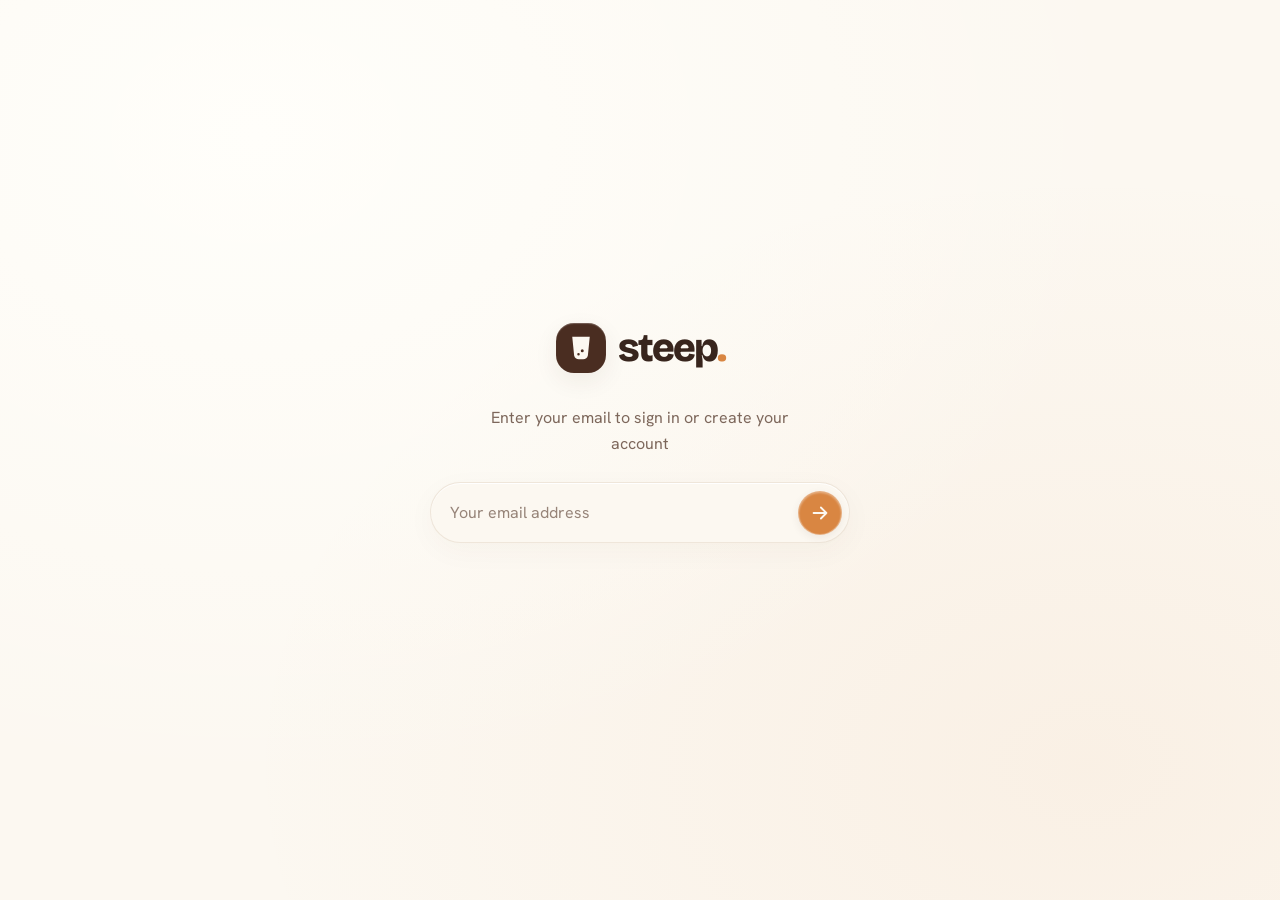
==== app/index.html @ b1ae48d2 "Add attachment button and related functionality" ====
<!doctype html>
<html lang="en">
<head>
  <meta charset="utf-8">
  <meta name="viewport" content="width=device-width, initial-scale=1">
  <title>Chat with Steep</title>
  <link rel="stylesheet" href="https://fonts.googleapis.com/css2?family=Bricolage+Grotesque:opsz,wght@12..96,600;12..96,700;12..96,800&family=Hanken+Grotesk:wght@400;500;600;700;800&display=swap"><link rel="stylesheet" href="/css/app.css"><link rel="stylesheet" href="/css/app-anim.css"><link rel="stylesheet" href="/css/sidebar.css">
  <link rel="stylesheet" href="/css/composer.css">
  <link rel="stylesheet" href="/css/voice.css">
  <link rel="stylesheet" href="/css/auth.css">
  <script type="module" src="/js/auth-view.js"></script>
  <script type="module" src="/js/app.js"></script>
  <script type="module" src="/js/voice.js"></script>
  <script type="module" src="/js/composer.js"></script>
  <link rel="stylesheet" href="/css/attach.css"></head>
<body>
  <main id="auth-view" class="auth-view" aria-label="Sign in to Steep" hidden>
    <section class="auth-card">
      <a class="auth-brand" href="/" aria-label="Steep home"><span class="brand-mark"><svg viewBox="0 0 24 24" aria-hidden="true"><path fill="currentColor" d="M5 3h14l-1.5 15a4 4 0 0 1-4 3h-3a4 4 0 0 1-4-3L5 3Zm3 8 1 6a1 1 0 1 0 2 0 1 1 0 1 0-2 0Zm5 2a1.2 1.2 0 1 0 0 2.4 1.2 1.2 0 0 0 0-2.4Z"/></svg></span><span class="brand-word">steep<span>.</span></span></a>
      <h1 id="auth-title" hidden>Check your email</h1>
      <p id="auth-intro">Enter your email to sign in or create your account</p>
      <form id="auth-email-form" novalidate>
        <label class="sr-only" for="auth-email">Email address</label>
        <div class="auth-email-pill"><input id="auth-email" type="email" autocomplete="email" inputmode="email" autocapitalize="none" spellcheck="false" placeholder="Your email address" aria-describedby="auth-error" required><button id="auth-continue" class="auth-continue" type="submit" aria-label="Continue"><svg viewBox="0 0 24 24" aria-hidden="true"><path d="M5 12h14m-6-6 6 6-6 6"/></svg></button></div>
      </form>
      <form id="auth-code-form" novalidate hidden>
        <div class="auth-digits" role="group" aria-label="Six-digit email code" aria-describedby="auth-error">
          <input class="auth-digit" aria-label="Digit 1" inputmode="numeric" autocomplete="one-time-code" pattern="[0-9]*" maxlength="6">
          <input class="auth-digit" aria-label="Digit 2" inputmode="numeric" autocomplete="off" pattern="[0-9]*" maxlength="1">
          <input class="auth-digit" aria-label="Digit 3" inputmode="numeric" autocomplete="off" pattern="[0-9]*" maxlength="1">
          <input class="auth-digit" aria-label="Digit 4" inputmode="numeric" autocomplete="off" pattern="[0-9]*" maxlength="1">
          <input class="auth-digit" aria-label="Digit 5" inputmode="numeric" autocomplete="off" pattern="[0-9]*" maxlength="1">
          <input class="auth-digit" aria-label="Digit 6" inputmode="numeric" autocomplete="off" pattern="[0-9]*" maxlength="1">
        </div>
        <button id="auth-verify" class="auth-verify" type="submit">Verify</button>
        <button id="auth-resend" class="auth-link" type="button">Resend code</button>
        <button id="auth-different" class="auth-link" type="button">Use a different email</button>
      </form>
      <p id="auth-error" role="alert" hidden></p><p id="auth-status" role="status"></p>
    </section>
  </main>
  <noscript>Please enable JavaScript to sign in to Steep.</noscript>
  <div class="shell" hidden inert>
    <button class="scrim" id="scrim" aria-label="Close conversation menu" hidden></button>
    <aside class="sidebar" id="sidebar" aria-label="Conversations">
      <div class="side-top"><a class="brand" href="/"><span class="brand-mark"><svg viewBox="0 0 24 24" aria-hidden="true"><path fill="currentColor" d="M5 3h14l-1.5 15a4 4 0 0 1-4 3h-3a4 4 0 0 1-4-3L5 3Zm3 8 1 6a1 1 0 1 0 2 0 1 1 0 1 0-2 0Zm5 2a1.2 1.2 0 1 0 0 2.4 1.2 1.2 0 0 0 0-2.4Z"/></svg></span><span class="brand-word">steep<span>.</span></span></a></div>
      <a class="side-nav" href="#conversations"><svg class="app-icon" viewBox="0 0 24 24" aria-hidden="true"><path d="M20 11a8 8 0 0 1-8 8H5l2-3a8 8 0 1 1 13-5Z"/></svg><span>Chats</span></a>
      <p class="side-label">Recents</p>
      <nav id="conversations" aria-label="Chat history"></nav>
      <div class="side-bottom"><span id="profile-avatar" class="profile-avatar" aria-label="Your profile">S</span><button id="new-chat" class="new-chat"><svg class="app-icon" viewBox="0 0 24 24" aria-hidden="true"><path d="M12 5v14M5 12h14"/></svg> <span>New chat</span></button></div>
    </aside>
    <main class="workspace">
      <header class="topbar"><button id="open-menu" class="icon mobile" aria-label="Open conversations" aria-controls="sidebar" aria-expanded="false"><svg class="app-icon" viewBox="0 0 24 24" aria-hidden="true"><path d="M4 6h16M4 12h16M4 18h16"/></svg></button><a class="top-brand" href="/">steep<span>.</span></a><span id="connection"></span></header>
      <div id="thread" class="thread" aria-live="polite">
        <div class="thread-inner" id="messages"></div>
      </div>
      <div class="composer-wrap">
        <p id="error" class="error" role="alert" hidden></p>
        <form id="composer" class="composer"><button id="attach-plus" class="attach-plus" type="button" aria-label="Add attachment" aria-controls="attach-menu" aria-expanded="false"><svg viewBox="0 0 24 24" aria-hidden="true"><path d="M12 5v14M5 12h14"/></svg></button><div id="attach-menu" class="attach-menu" role="group" aria-label="Add attachment" hidden><button type="button" data-pick="photos"><span class="attach-tile"></span>Photos</button><button type="button" data-pick="files"><span class="attach-tile"></span>Files</button><button type="button" data-pick="camera"><span class="attach-tile"></span>Camera</button></div><input id="pick-photos" type="file" accept="image/*" hidden><input id="pick-files" type="file" hidden><input id="pick-camera" type="file" accept="image/*" capture="environment" hidden><div class="attach-entry"><label class="sr-only" for="prompt">Message Steep</label><div id="attach-chip" class="attach-chip" hidden></div><textarea id="prompt" rows="1" maxlength="12000" placeholder="Ask Steep anything…"></textarea></div><button id="send" type="submit" aria-label="Send message"><svg class="app-icon" viewBox="0 0 24 24" aria-hidden="true"><path d="M12 20V4M6 10l6-6 6 6"/></svg></button></form>
      </div>
    </main>
  </div>
<template id="empty-template"><section class="empty"><span class="empty-mark"><svg viewBox="0 0 24 24" aria-hidden="true"><path fill="currentColor" d="M5 3h14l-1.5 15a4 4 0 0 1-4 3h-3a4 4 0 0 1-4-3L5 3Zm3 8 1 6a1 1 0 1 0 2 0 1 1 0 1 0-2 0Zm5 2a1.2 1.2 0 1 0 0 2.4 1.2 1.2 0 0 0 0-2.4Z"/></svg></span><h1></h1><form class="name-form"><label for="visitor-name">What should Steep call you?</label><div><input id="visitor-name" maxlength="60" autocomplete="nickname" placeholder="Your name"><button type="submit">Save</button><button class="name-skip" type="button">Skip</button></div></form><div class="examples"></div></section></template></body>
</html>
---- css/app.css ----
:root{--ink:#38251d;--muted:#7d675b;--cream:#fcf8f1;--paper:#fffefa;--amber:#d98642;--dark:#4a2d21;--line:#eadfd1;--pale:#f4e6d4}*{box-sizing:border-box}body{margin:0;background:var(--cream);color:var(--ink);font:15px/1.6 'Hanken Grotesk',sans-serif}button,textarea{font:inherit}button{cursor:pointer}a{color:inherit;text-decoration:none}.shell{display:flex;height:100vh;height:100dvh;overflow:hidden}.sidebar{width:260px;flex:none;background:var(--paper);border-right:1px solid var(--line);display:flex;flex-direction:column;padding:20px 16px}.side-top{display:flex;align-items:center;justify-content:space-between;padding:0 8px 20px}.brand,.top-brand{font:800 27px 'Bricolage Grotesque',sans-serif;letter-spacing:-1px}.brand span,.top-brand span{color:var(--amber)}.new-chat{background:var(--cream);border:1px solid var(--line);border-radius:999px;padding:12px;text-align:left;color:var(--dark);font-weight:700;box-shadow:0 7px 18px #4a2d2110}.new-chat span{margin-left:6px}.side-label{font-size:10px;letter-spacing:.14em;color:var(--muted);margin:30px 8px 12px}#conversations{overflow:auto;display:grid;gap:4px}#conversations button{border:0;border-radius:16px;background:transparent;text-align:left;color:var(--muted);padding:10px;overflow:hidden;text-overflow:ellipsis;white-space:nowrap}#conversations button.active,#conversations button:hover{background:var(--pale)}.side-foot{font-size:12px;color:var(--muted);margin:auto 8px 0}.workspace{min-width:0;flex:1;display:flex;flex-direction:column}.topbar{height:66px;flex:none;display:flex;align-items:center;gap:14px;padding:0 24px}.top-brand{font-size:21px}.topbar #connection{margin-left:auto;color:var(--muted);font-size:12px}.icon{border:0;background:transparent;color:var(--dark);font-size:22px;padding:5px}.mobile{display:none}.thread{flex:1;overflow-y:auto}.thread-inner{width:min(720px,100%);margin:auto;padding:30px 24px 20px}.empty{min-height:48vh;display:flex;flex-direction:column;justify-content:center;align-items:flex-start}.empty-mark,.avatar{display:grid;place-items:center;background:var(--dark);color:var(--cream);border-radius:16px;font:800 24px 'Bricolage Grotesque',sans-serif;width:48px;height:48px}.empty h1{font:800 clamp(32px,5vw,48px) 'Bricolage Grotesque',sans-serif;letter-spacing:-.045em;margin:22px 0 10px}.empty p{color:var(--muted);max-width:410px;margin:0}.examples{display:flex;flex-wrap:wrap;gap:8px;margin-top:25px}.examples button{background:var(--paper);border:1px solid var(--line);border-radius:999px;color:var(--dark);padding:9px 13px;font-size:13px;box-shadow:0 7px 18px #4a2d210d}.message{display:flex;gap:12px;margin:24px 0;align-items:flex-start}.message.user{justify-content:flex-end}.bubble{max-width:85%;overflow-wrap:anywhere;line-height:1.65}.user .bubble{background:#d28a50;color:white;border-radius:18px 18px 4px 18px;padding:12px 16px;white-space:pre-wrap}.assistant .bubble{background:#f2eae0;color:var(--ink);border-radius:18px 18px 18px 4px;padding:12px 16px;max-width:calc(100% - 45px)}.avatar{width:32px;height:32px;border-radius:50%;font-size:17px;flex:none}.bubble p{margin:0 0 .8em}.bubble p:last-child{margin-bottom:0}.bubble pre{overflow:auto;background:#312820;color:#fff7e9;border-radius:8px;padding:12px}.bubble code{font-family:monospace}.bubble ul,.bubble ol{padding-left:24px}.typing{color:var(--muted);font-style:italic}.composer-wrap{width:min(768px,100%);margin:0 auto;padding:8px 24px max(12px,env(safe-area-inset-bottom))}.composer{display:flex;align-items:flex-end;gap:8px;border:1px solid var(--line);border-radius:22px;background:var(--paper);padding:10px 10px 10px 16px;box-shadow:0 10px 30px #6f4a2e12}.composer:focus-within{border-color:var(--amber)}.composer textarea{flex:1;min-width:0;max-height:140px;resize:none;border:0;outline:0;background:transparent;padding:9px 0;color:var(--ink)}.composer button{border:0;background:var(--dark);color:white;border-radius:999px;width:38px;height:38px;font-size:22px}.composer button:disabled{opacity:.45}.disclaimer{text-align:center;color:var(--muted);font-size:11px;margin:8px 0 0}.error{color:#9e3f2f;font-size:13px;margin:0 0 8px}.sr-only{position:absolute;width:1px;height:1px;overflow:hidden;clip:rect(0,0,0,0)}.scrim[hidden]{display:none}@media(max-width:700px){.mobile{display:block}.sidebar{position:fixed;z-index:3;top:0;bottom:0;left:0;width:min(290px,85vw);transform:translateX(-100%);transition:transform .2s}.sidebar.open{transform:translateX(0)}.scrim{position:fixed;inset:0;z-index:2;border:0;background:#20150daa;width:100%;height:100%}.topbar{padding:0 16px}.thread-inner{padding:20px 18px}.composer-wrap{padding-left:14px;padding-right:14px}.bubble{max-width:90%}}@media(prefers-reduced-motion:reduce){.sidebar{transition:none}}
.app-icon{width:18px;height:18px;display:inline-block;vertical-align:middle;fill:none;stroke:currentColor;stroke-width:1.8;stroke-linecap:round;stroke-linejoin:round}#connection .app-icon{width:12px;height:12px}
---- css/app-anim.css ----
.message,#conversations button{animation:chat-rise .45s ease both}
.typing::after,.streaming::after{content:'';display:inline-block;width:3px;height:1em;border-radius:3px;background:var(--amber);vertical-align:-.1em;margin-left:3px;animation:cursor-blink .8s step-end infinite}
@keyframes cursor-blink{50%{opacity:.2}}
@keyframes chat-rise{from{opacity:0;transform:translateY(12px)}to{opacity:1;transform:translateY(0)}}
@media(prefers-reduced-motion:reduce){.message,#conversations button,.typing::after,.streaming::after{animation:none;transition:none}}
.empty{align-items:center;text-align:center;min-height:55vh}
.empty-mark{background:transparent;color:var(--amber);width:48px;height:48px}
.empty-mark svg{width:48px;height:48px}
.empty h1{margin:20px 0 0}
.examples{justify-content:center}
.name-form{margin-top:20px;color:var(--muted);font-size:13px}
.name-form[hidden]{display:none}
.name-form label{display:block;margin-bottom:7px}
.name-form div{display:flex;align-items:center;justify-content:center;gap:6px;flex-wrap:wrap}
.name-form input{width:170px;max-width:100%;border:1px solid var(--line);border-radius:999px;background:var(--paper);color:var(--ink);padding:8px 12px;font:16px 'Hanken Grotesk',sans-serif}
.name-form button{border:1px solid var(--line);border-radius:999px;background:var(--paper);color:var(--dark);padding:8px 12px}
.name-form .name-skip{border:0;background:transparent;color:var(--muted)}
.composer textarea{font-size:16px}
.streaming p:last-child{display:inline}
---- css/sidebar.css ----
.sidebar{width:280px;background:#f5ede3;border:0;padding:26px 20px 22px;color:var(--ink)}
.side-top{padding:0 4px 32px}.brand{display:inline-flex;align-items:center;gap:9px}.brand .brand-mark{width:30px;height:30px;border-radius:10px;background:var(--dark);display:grid;place-items:center;color:#fff1dd}.brand-mark svg{width:17px;height:17px}.brand .brand-word{color:var(--ink)}.brand .brand-word span{color:var(--amber)}
.side-nav{display:flex;align-items:center;gap:14px;border:0;border-radius:14px;background:transparent;color:var(--ink);padding:12px 10px;font-weight:700;text-align:left}.side-nav .app-icon{width:21px;height:21px}.side-nav:hover{background:var(--pale)}
.side-label{font-size:14px;letter-spacing:0;text-transform:none;color:var(--muted);margin:32px 10px 12px}
#conversations{display:flex;flex-direction:column;gap:3px;overflow:auto;min-height:0}#conversations button{width:100%;font-size:15px;padding:11px 12px;color:var(--ink);border-radius:12px}#conversations button.active,#conversations button:hover{background:#eadfd1}
.side-bottom{margin-top:auto;padding-top:18px;display:flex;align-items:center;justify-content:space-between;gap:12px}.profile-avatar{display:grid;place-items:center;flex:none;width:42px;height:42px;border:1px solid var(--line);border-radius:50%;background:var(--cream);font-weight:700;color:var(--ink);font-size:13px}.new-chat{background:var(--dark);color:var(--paper);padding:11px 16px;border:0;box-shadow:0 7px 18px #4a2d211d;white-space:nowrap}.new-chat:hover{background:#704531}.new-chat .app-icon{width:18px;height:18px}.new-chat span{margin-left:5px}
.workspace{position:relative;z-index:1;background:var(--cream);border-radius:24px 0 0 24px;box-shadow:-8px 0 24px #4a2d2112;overflow:hidden}
@media(max-width:700px){.sidebar{position:fixed;z-index:1;inset:0 auto 0 0;width:calc(100vw - 56px);transform:none;visibility:hidden;transition:visibility 0s .25s}.sidebar.open{visibility:visible;transition:visibility 0s}.sidebar.open::after{content:"";position:absolute;top:0;bottom:0;left:100%;width:56px;background:inherit;pointer-events:none}.workspace{z-index:2;border-radius:0;transition:transform .25s ease,border-radius .25s ease}.sidebar.open~.workspace{transform:translateX(calc(100vw - 56px));border-radius:56px 0 0 56px / 60px 0 0 60px;box-shadow:-8px 0 28px #4a2d2126}.scrim{position:fixed;z-index:3;top:0;bottom:0;left:calc(100vw - 56px);right:0;width:auto;height:auto;background:transparent}.side-top{padding-bottom:28px}}
@media(prefers-reduced-motion:reduce){.workspace,.sidebar{transition:none}}
#conversations button{display:flex;align-items:center;gap:12px}
#conversations button .app-icon{width:20px;height:20px;flex:none;color:var(--muted)}
#conversations button span{overflow:hidden;text-overflow:ellipsis;white-space:nowrap}
---- css/composer.css ----
/* Reference-inspired input only; surrounding layout stays unchanged. */
.composer{width:100%;max-width:448px;min-height:60px;margin-inline:auto;align-items:center;gap:12px;padding:7px 7px 7px 20px;border:1px solid #ece8e1;border-radius:999px;background:#f6f3ee;box-shadow:none;}
.composer textarea{font-size:16px;line-height:1.4;font-weight:400;padding:8px 0;}
.composer textarea::placeholder{color:#9a9590;opacity:1;}
.composer #send{display:grid;place-items:center;flex:none;width:44px;height:44px;border-radius:50%;background:var(--ink);color:var(--cream);padding:10px;}
.composer #send svg{width:23px;height:23px;fill:none;stroke:currentColor;stroke-width:2;stroke-linecap:round;}
.composer #send:focus-visible{outline:2px solid var(--amber);outline-offset:3px;}
@media(max-width:380px){.composer{gap:9px;padding-left:16px;}}
/* Icon-only crossfade: both drawings occupy the same grid cell. */
.composer #send svg{grid-area:1/1;transition:opacity .16s ease,scale .2s cubic-bezier(.34,1.56,.64,1);}
.composer #send .send-arrow{opacity:0;scale:.75;}
.composer #send.has-text .send-wave{opacity:0;scale:.75;}
.composer #send.has-text .send-arrow{opacity:1;scale:1;}
@media(prefers-reduced-motion:reduce){.composer #send svg{transition:none;}}
---- css/voice.css ----
/* Voice states are confined to the chat input pill. */
.voice-status{display:flex;align-items:center;gap:9px;flex:1;min-width:0;color:#aa6827;font-size:14px;white-space:nowrap;}
.voice-status[hidden],.voice-error[hidden]{display:none;}
.voice-dot{width:7px;height:7px;flex:none;border-radius:50%;background:#c58539;}
.voice-bars{display:flex;align-items:center;justify-content:center;gap:3px;flex:1;height:26px;overflow:hidden;}
.voice-bars i{display:block;width:2px;flex:none;height:var(--height);border-radius:2px;background:#c58539;transform-origin:center;}
.composer.voice-recording .voice-dot{animation:voice-pulse 1.3s ease-in-out infinite;}
.composer.voice-recording .voice-bars i{animation:voice-wave .8s ease-in-out infinite alternate;animation-delay:var(--delay);}
.composer.voice-active textarea,.composer.voice-active .composer-decoration{display:none;}
.composer #send .send-stop{opacity:0;scale:.75;}
.composer.voice-active #send .send-wave,.composer.voice-active #send .send-arrow{opacity:0;scale:.75;}
.composer.voice-recording #send{background:#f3e2c9;color:#ae702b;}
.composer.voice-recording #send .send-stop{opacity:1;scale:1;fill:currentColor;stroke:none;}
.composer.voice-active:not(.voice-recording) .voice-dot,.composer.voice-active:not(.voice-recording) .voice-bars{display:none;}
.voice-error{width:100%;max-width:448px;margin:0 auto 8px;color:#9e5934;font-size:13px;line-height:1.4;}
@keyframes voice-pulse{50%{opacity:.45;}}
@keyframes voice-wave{from{transform:scaleY(.45);}to{transform:scaleY(1);}}
@media(prefers-reduced-motion:reduce){
  .composer.voice-recording .voice-dot,.composer.voice-recording .voice-bars i{animation:none;}
  .composer .voice-bars{display:none;}
}
---- css/auth.css ----
/* Isolated sign-in view; never changes the chat drawer or composer. */
.shell[hidden],.auth-view[hidden],.auth-view [hidden]{display:none!important;}
.auth-view{min-height:100vh;min-height:100dvh;display:grid;place-items:center;padding:32px 22px;background:radial-gradient(ellipse at 20% 15%,#fffefa 0,transparent 60%),radial-gradient(ellipse at 85% 85%,#d9864212 0,transparent 55%),var(--cream);}
.auth-card{width:min(420px,100%);text-align:center;}
.auth-brand{display:inline-flex;align-items:center;justify-content:center;gap:12px;margin-bottom:32px;}
.auth-brand .brand-mark{display:grid;place-items:center;width:50px;height:50px;border-radius:18px;background:var(--dark);color:var(--cream);box-shadow:inset 0 1px 1px #ffffff40,0 8px 24px #4a2d2112;}
.auth-brand .brand-mark svg{width:30px;height:30px;}
.auth-brand .brand-word{font:800 40px 'Bricolage Grotesque',sans-serif;letter-spacing:-2px;color:var(--ink);}
.auth-brand .brand-word span{color:var(--amber);}
.auth-card h1{font:700 30px 'Bricolage Grotesque',sans-serif;letter-spacing:-1px;margin:0 0 12px;}
#auth-intro{color:var(--muted);font-size:16px;line-height:1.6;margin:0 auto 26px;max-width:350px;overflow-wrap:anywhere;}
.auth-email-pill{display:flex;align-items:center;gap:8px;padding:7px;background:var(--cream);border:1px solid #eadfd1b3;border-radius:999px;box-shadow:inset 0 1px 0 #fff,0 8px 30px #4a2d2109;}
.auth-view input{font:16px 'Hanken Grotesk',sans-serif;color:var(--ink);}
#auth-email{min-width:0;flex:1;background:transparent;border:0;padding:12px 12px;outline-offset:-2px;}
#auth-email::placeholder{color:var(--muted);opacity:.8;}
.auth-view button{font:inherit;}
.auth-continue{display:grid;place-items:center;flex:none;width:44px;height:44px;border:1px solid #ffffff55;border-radius:50%;background:var(--amber);color:var(--cream);box-shadow:inset 0 1px 2px #ffffff55,0 3px 8px #4a2d2114;}
.auth-continue svg{width:22px;height:22px;fill:none;stroke:currentColor;stroke-width:2;stroke-linecap:round;stroke-linejoin:round;}
.auth-digits{display:grid;grid-template-columns:repeat(6,minmax(0,1fr));gap:9px;margin:0 0 24px;}
.auth-digit{width:100%;height:62px;text-align:center;border:1.5px solid #d8c5b2;border-radius:18px;background:var(--paper);box-shadow:inset 0 1px 0 #fff,0 5px 16px #4a2d2107;font-size:25px!important;caret-color:var(--amber);}
.auth-verify{width:100%;border:1px solid #ffffff55;border-radius:999px;background:var(--amber);color:var(--cream);padding:14px 24px;font-weight:700!important;box-shadow:inset 0 1px 1px #ffffff55,0 5px 18px #4a2d2110;}
.auth-link{display:block;border:0;background:transparent;margin:18px auto 0;padding:3px 8px;color:var(--muted);font-size:14px!important;text-underline-offset:4px;}
.auth-link:hover{text-decoration:underline;}
#auth-different{font-size:13px!important;margin-top:8px;}
#auth-error{font-size:14px;color:#9e3f2f;margin:18px 0 0;}
#auth-status{font-size:13px;color:var(--muted);margin:14px 0 0;min-height:20px;}
.auth-view :is(input,button,a):focus-visible{outline:2px solid var(--amber);outline-offset:3px;}
.auth-view button:disabled{opacity:.6;cursor:wait;}
@media(max-width:380px){.auth-digits{gap:6px;}.auth-digit{height:54px;border-radius:14px;}}
/* Keep autofocus without any visible input highlight, including WebKit. */
.auth-view :is(input,button,a):focus-visible{outline:none!important;}
.auth-view input,.auth-view input:is(:focus,:focus-visible,:active){outline:none!important;box-shadow:none!important;border:0!important;-webkit-appearance:none;appearance:none;-webkit-tap-highlight-color:transparent;}
.auth-view input:-webkit-autofill,.auth-view input:-webkit-autofill:focus{outline:none!important;border:0!important;box-shadow:0 0 0 1000px var(--cream) inset!important;-webkit-text-fill-color:var(--ink);}
.auth-email-pill:focus-within{outline:none;}
.auth-view input.auth-digit,.auth-view input.auth-digit:is(:focus,:focus-visible,:active){border:1.5px solid #d8c5b2!important;background:var(--paper)!important;box-shadow:inset 0 1px 0 #fff,0 5px 16px #4a2d2107!important;}
.auth-view input.auth-digit:-webkit-autofill,.auth-view input.auth-digit:-webkit-autofill:focus{box-shadow:inset 0 1px 0 #fff,0 5px 16px #4a2d2107!important;background:var(--paper)!important;}
---- css/attach.css ----
/* Compact composer attachments; no surrounding layout changes. */
.composer{position:relative;}
.composer:focus-within{border-color:#ece8e1;}
.attach-plus{display:grid;place-items:center;flex:none;width:36px;height:40px;padding:7px;border:0;background:none;color:#736e68;cursor:pointer;}
.attach-plus svg,.attach-menu svg,.attach-file svg{width:20px;height:20px;fill:none;stroke:currentColor;stroke-width:1.7;stroke-linecap:round;stroke-linejoin:round;}
.attach-menu{position:absolute;bottom:calc(100% + 10px);left:8px;z-index:20;width:216px;padding:6px;border-radius:18px;border:1px solid rgba(255,255,255,.8);background:rgba(255,250,242,.7);backdrop-filter:blur(22px) saturate(160%);-webkit-backdrop-filter:blur(22px) saturate(160%);box-shadow:0 10px 32px #38251d20,inset 0 1px 0 #ffffffb3;transform-origin:20px bottom;animation:attach-in .16s ease-out;}
.attach-menu[hidden],.attach-chip[hidden]{display:none;}
.attach-menu button{display:flex;align-items:center;gap:10px;width:100%;height:44px;padding:5px 8px;border:0;border-radius:12px;background:none;color:var(--ink);font:inherit;font-size:14px;text-align:left;cursor:pointer;}
.attach-menu button:hover{background:#ffffff70;}
.attach-tile{display:grid;place-items:center;flex:none;width:30px;height:30px;border-radius:9px;color:#b7753d;background:#d986421c;}
.attach-entry{flex:1;min-width:0;}
.composer .attach-entry textarea{width:100%;display:block;outline:none;box-shadow:none;}
.attach-chip{display:flex;align-items:center;gap:6px;max-width:100%;padding:4px 6px;margin:3px 0 0;border:1px solid #e4dcd0;border-radius:12px;background:var(--paper);color:var(--ink);font-size:12px;}
.attach-chip img{width:32px;height:32px;object-fit:cover;border-radius:7px;}
.attach-chip .attach-file{overflow:hidden;text-overflow:ellipsis;white-space:nowrap;}
.attach-chip button{margin-left:auto;flex:none;border:0;background:none;color:#736e68;font:inherit;font-size:18px;width:28px;height:28px;cursor:pointer;}
.attach-file{display:flex;align-items:center;gap:6px;overflow-wrap:anywhere;}
.attach-preview{display:block;max-width:100%;width:180px;max-height:200px;object-fit:cover;border-radius:14px;margin:0 0 8px;}
.bubble>.attach-file{font-size:13px;margin-bottom:6px;}
@keyframes attach-in{from{opacity:0;transform:scale(.94) translateY(4px);}to{opacity:1;transform:none;}}
@media(prefers-reduced-motion:reduce){.attach-menu{animation:none;}}
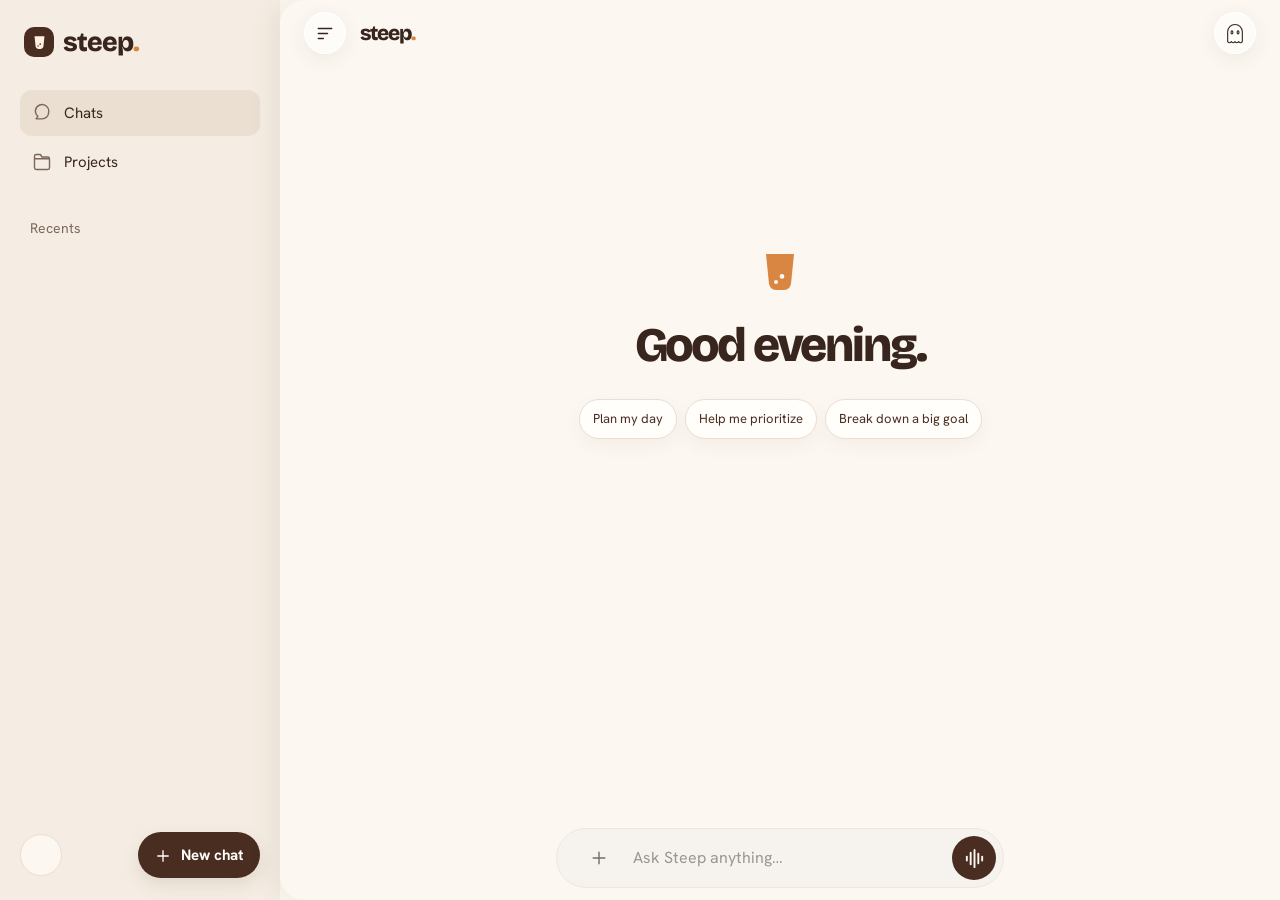
==== commit 4b82002a: "Load app-only theme input and notice overrides before paint" ====
--- a/app/index.html
+++ b/app/index.html
@@ -1,7 +1,7 @@
 <!doctype html>
 <html lang="en">
 <head>
-  <meta charset="utf-8">
+  <meta charset="utf-8"><script>try{const t=localStorage.getItem('steep-theme-v1');document.documentElement.dataset.theme=['light','dark','system'].includes(t)?t:'system'}catch{document.documentElement.dataset.theme='system'}</script>
   <meta name="viewport" content="width=device-width, initial-scale=1">
   <title>Chat with Steep</title>
   <link rel="stylesheet" href="https://fonts.googleapis.com/css2?family=Bricolage+Grotesque:opsz,wght@12..96,600;12..96,700;12..96,800&family=Hanken+Grotesk:wght@400;500;600;700;800&display=swap"><link rel="stylesheet" href="/css/app.css"><link rel="stylesheet" href="/css/app-anim.css"><link rel="stylesheet" href="/css/sidebar.css">
@@ -9,10 +9,11 @@
   <link rel="stylesheet" href="/css/voice.css">
   <link rel="stylesheet" href="/css/auth.css">
   <script type="module" src="/js/auth-view.js"></script>
+    <link rel="stylesheet" href="/css/image.css">
   <script type="module" src="/js/app.js"></script>
   <script type="module" src="/js/voice.js"></script>
   <script type="module" src="/js/composer.js"></script>
-  <link rel="stylesheet" href="/css/attach.css"></head>
+  <link rel="stylesheet" href="/css/attach.css"><link rel="stylesheet" href="/css/projects.css"><link rel="stylesheet" href="/css/app-ui.css"><link rel="stylesheet" href="/css/dark.css"><script type="module" src="/js/theme.js"></script><script type="module" src="/js/notices.js"></script></head>
 <body>
   <main id="auth-view" class="auth-view" aria-label="Sign in to Steep" hidden>
     <section class="auth-card">
@@ -56,7 +57,7 @@
       </div>
       <div class="composer-wrap">
         <p id="error" class="error" role="alert" hidden></p>
-        <form id="composer" class="composer"><button id="attach-plus" class="attach-plus" type="button" aria-label="Add attachment" aria-controls="attach-menu" aria-expanded="false"><svg viewBox="0 0 24 24" aria-hidden="true"><path d="M12 5v14M5 12h14"/></svg></button><div id="attach-menu" class="attach-menu" role="group" aria-label="Add attachment" hidden><button type="button" data-pick="photos"><span class="attach-tile"></span>Photos</button><button type="button" data-pick="files"><span class="attach-tile"></span>Files</button><button type="button" data-pick="camera"><span class="attach-tile"></span>Camera</button></div><input id="pick-photos" type="file" accept="image/*" hidden><input id="pick-files" type="file" hidden><input id="pick-camera" type="file" accept="image/*" capture="environment" hidden><div class="attach-entry"><label class="sr-only" for="prompt">Message Steep</label><div id="attach-chip" class="attach-chip" hidden></div><textarea id="prompt" rows="1" maxlength="12000" placeholder="Ask Steep anything…"></textarea></div><button id="send" type="submit" aria-label="Send message"><svg class="app-icon" viewBox="0 0 24 24" aria-hidden="true"><path d="M12 20V4M6 10l6-6 6 6"/></svg></button></form>
+        <form id="composer" class="composer"><button id="attach-plus" class="attach-plus" type="button" aria-label="Add attachment"><svg viewBox="0 0 24 24" aria-hidden="true"><path d="M12 5v14M5 12h14"/></svg></button><input id="pick-file" type="file" hidden><div class="attach-entry"><label class="sr-only" for="prompt">Message Steep</label><div id="attach-chip" class="attach-chip" hidden></div><textarea id="prompt" rows="1" maxlength="12000" placeholder="Ask Steep anything…"></textarea></div><button id="send" type="submit" aria-label="Send message"><svg class="app-icon" viewBox="0 0 24 24" aria-hidden="true"><path d="M12 20V4M6 10l6-6 6 6"/></svg></button></form>
       </div>
     </main>
   </div>
--- a/css/image.css
+++ b/css/image.css
@@ -0,0 +1,15 @@
+.sg-card{position:relative;isolation:isolate;overflow:hidden;border:1px solid rgba(0,0,0,.06);border-radius:16px;width:min(360px,100%);aspect-ratio:1;background:#f4f4f4;margin:12px 0;}
+.sg-dots{position:absolute;inset:0;background:radial-gradient(circle,#d1d1d1 1.8px,transparent 2px) 0 0/12px 12px;transition:opacity .48s ease-out;}
+.sg-dots:after{content:'';position:absolute;inset:0;background:radial-gradient(circle,rgba(255,255,255,.9) 2px,transparent 2.3px) 0 0/12px 12px;-webkit-mask-image:linear-gradient(110deg,transparent 30%,#000 48%,transparent 65%);mask-image:linear-gradient(110deg,transparent 30%,#000 48%,transparent 65%);-webkit-mask-size:300% 100%;mask-size:300% 100%;animation:sg-wave 2s ease-in-out infinite;}
+.sg-dots:before{content:'';position:absolute;inset:0;background:radial-gradient(circle,#adadad 2px,transparent 2.3px) 0 0/12px 12px;animation:sg-breathe 2s ease-in-out infinite;}
+.sg-status{position:absolute;z-index:2;top:50%;left:50%;transform:translate(-50%,-50%);border-radius:999px;background:#ffffff;color:#666666;padding:7px 12px;font-size:12px;white-space:nowrap;}
+.sg-card img{position:absolute;inset:0;width:100%;height:100%;object-fit:cover;opacity:0;transform:scale(.98);transition:opacity .48s ease-out,transform .48s ease-out;}
+.sg-ready img{opacity:1;transform:scale(1);}
+.sg-ready .sg-dots{opacity:0;}
+.sg-ready .sg-dots:after,.sg-ready .sg-dots:before,.sg-error .sg-dots:after,.sg-error .sg-dots:before{animation:none;}
+.sg-error{cursor:pointer;}
+.sg-error .sg-status{white-space:normal;width:85%;text-align:center;}
+.sg-error:focus-visible{outline:2px solid #666666;outline-offset:2px;}
+@keyframes sg-wave{from{-webkit-mask-position:100% 0;mask-position:100% 0;}to{-webkit-mask-position:0% 0;mask-position:0% 0;}}
+@keyframes sg-breathe{50%{opacity:.2;}}
+@media(prefers-reduced-motion:reduce){.sg-dots:after,.sg-dots:before{animation:none;}.sg-card img,.sg-dots{transition:none;}}
--- a/css/attach.css
+++ b/css/attach.css
@@ -1,13 +1,10 @@
 /* Compact composer attachments; no surrounding layout changes. */
 .composer{position:relative;}
 .composer:focus-within{border-color:#ece8e1;}
-.attach-plus{display:grid;place-items:center;flex:none;width:36px;height:40px;padding:7px;border:0;background:none;color:#736e68;cursor:pointer;}
-.attach-plus svg,.attach-menu svg,.attach-file svg{width:20px;height:20px;fill:none;stroke:currentColor;stroke-width:1.7;stroke-linecap:round;stroke-linejoin:round;}
-.attach-menu{position:absolute;bottom:calc(100% + 10px);left:8px;z-index:20;width:216px;padding:6px;border-radius:18px;border:1px solid rgba(255,255,255,.8);background:rgba(255,250,242,.7);backdrop-filter:blur(22px) saturate(160%);-webkit-backdrop-filter:blur(22px) saturate(160%);box-shadow:0 10px 32px #38251d20,inset 0 1px 0 #ffffffb3;transform-origin:20px bottom;animation:attach-in .16s ease-out;}
-.attach-menu[hidden],.attach-chip[hidden]{display:none;}
-.attach-menu button{display:flex;align-items:center;gap:10px;width:100%;height:44px;padding:5px 8px;border:0;border-radius:12px;background:none;color:var(--ink);font:inherit;font-size:14px;text-align:left;cursor:pointer;}
-.attach-menu button:hover{background:#ffffff70;}
-.attach-tile{display:grid;place-items:center;flex:none;width:30px;height:30px;border-radius:9px;color:#b7753d;background:#d986421c;}
+.composer .attach-plus{display:grid;place-items:center;flex:none;width:44px;height:44px;padding:10px;border:0;background:none;color:#736e68;cursor:pointer;}
+.composer.voice-active .attach-entry,.composer.voice-active .attach-plus{display:none;}
+.attach-plus svg,.attach-file svg{width:20px;height:20px;fill:none;stroke:currentColor;stroke-width:1.7;stroke-linecap:round;stroke-linejoin:round;}
+.attach-chip[hidden]{display:none;}
 .attach-entry{flex:1;min-width:0;}
 .composer .attach-entry textarea{width:100%;display:block;outline:none;box-shadow:none;}
 .attach-chip{display:flex;align-items:center;gap:6px;max-width:100%;padding:4px 6px;margin:3px 0 0;border:1px solid #e4dcd0;border-radius:12px;background:var(--paper);color:var(--ink);font-size:12px;}
@@ -17,5 +14,3 @@
 .attach-file{display:flex;align-items:center;gap:6px;overflow-wrap:anywhere;}
 .attach-preview{display:block;max-width:100%;width:180px;max-height:200px;object-fit:cover;border-radius:14px;margin:0 0 8px;}
 .bubble>.attach-file{font-size:13px;margin-bottom:6px;}
-@keyframes attach-in{from{opacity:0;transform:scale(.94) translateY(4px);}to{opacity:1;transform:none;}}
-@media(prefers-reduced-motion:reduce){.attach-menu{animation:none;}}
--- a/css/projects.css
+++ b/css/projects.css
@@ -0,0 +1,26 @@
+.project-icon{width:20px;height:20px;flex:none;color:var(--muted)}
+.project-selectors{display:flex;flex-direction:column;gap:3px}
+.project-selectors button{display:flex;align-items:center;gap:12px;width:100%;font:inherit;font-size:15px;padding:11px 12px;color:var(--ink);border:0;border-radius:12px;background:transparent;text-align:left}
+.project-selectors button.active,.project-selectors button:hover{background:#eadfd1}
+.project-selectors button span,#conversations .project-icon+span{overflow:hidden;text-overflow:ellipsis;white-space:nowrap}
+.project-view{padding-top:8px}.project-view header{display:flex;align-items:center;justify-content:space-between;gap:16px;margin-bottom:22px}
+.project-view h1{font:700 26px 'Bricolage Grotesque',sans-serif;letter-spacing:-.04em;margin:0;overflow-wrap:anywhere}
+.project-view button{display:flex;align-items:center;gap:14px;width:100%;border:0;background:transparent;text-align:left;padding:14px 12px;border-radius:12px;color:var(--ink)}
+.project-view button:hover{background:var(--pale)}.project-view button span{min-width:0;overflow:hidden;text-overflow:ellipsis;white-space:nowrap}
+.project-view header button{width:44px;height:44px;flex:none;justify-content:center;padding:10px}.project-view .project-new-chat{color:var(--muted);margin-top:12px}
+#project-chip{display:flex;align-items:center;justify-content:center;gap:6px;max-width:90%;margin:0 auto 6px;padding:2px 8px;border:0;background:transparent;color:var(--muted);font:inherit;font-size:12px}
+#project-chip[hidden]{display:none}#project-chip .project-icon{width:14px;height:14px}#project-chip span{overflow:hidden;text-overflow:ellipsis;white-space:nowrap}
+.project-overlay{position:fixed;inset:0;z-index:100;background:#38251d00;display:flex;align-items:flex-end;justify-content:center;transition:background .28s ease}
+.project-overlay.open{background:#38251d38}.project-sheet{width:min(640px,100%);max-height:90vh;max-height:90dvh;background:var(--cream);border-radius:56px 56px 0 0 / 60px 60px 0 0;box-shadow:0 -8px 28px #4a2d2126;transform:translateY(105%);transition:transform .28s cubic-bezier(.22,.8,.25,1);display:flex;flex-direction:column;padding:0 26px max(22px,env(safe-area-inset-bottom));color:var(--ink)}
+.project-overlay.open .project-sheet{transform:translateY(0)}
+.project-sheet button{font:inherit;border:0;background:transparent;color:var(--ink);padding:10px 12px;border-radius:12px;min-height:44px}
+.project-sheet button:hover{background:var(--pale)}.project-sheet button:disabled{opacity:.5;cursor:default}
+.project-sheet .project-handle{touch-action:none;user-select:none;-webkit-user-select:none;cursor:grab;min-height:36px;padding:15px 0 10px;width:100%;display:flex;justify-content:center;flex:none}
+.project-handle span{display:block;width:38px;height:4px;border-radius:4px;background:#c7b8aa}.project-sheet .project-handle:hover{background:transparent}
+.project-sheet header{display:flex;align-items:center;justify-content:space-between;gap:12px;flex:none}.project-sheet h2{font:700 23px 'Bricolage Grotesque',sans-serif;margin:6px 0 16px}.project-sheet h3{font-size:15px;margin:25px 0 8px}
+.project-sheet-content{overflow:auto;overscroll-behavior:contain;-webkit-overflow-scrolling:touch;padding-bottom:8px}
+.project-sheet label{display:block;font-size:14px;margin:12px 0}.project-sheet input:not([type=file]),.project-sheet textarea{display:block;width:100%;font:inherit;color:var(--ink);background:var(--paper);border:1px solid var(--line);border-radius:14px;padding:12px;margin-top:8px;resize:vertical;outline:0;box-shadow:none}
+.project-sheet input:focus,.project-sheet textarea:focus{outline:0;box-shadow:none;border-color:var(--line)}
+.project-file{display:flex;align-items:center;gap:12px;padding:10px 0;border-bottom:1px solid var(--line)}.project-file>div{flex:1;min-width:0}.project-file span{display:block;overflow-wrap:anywhere}.project-file small,.project-hint{display:block;font-size:12px;color:var(--muted)}.project-hint:empty{display:none}
+.project-sheet .project-danger{color:#9e3f2f;margin-top:16px}.project-sheet .project-primary{background:var(--dark);color:var(--paper);border-radius:999px;padding:10px 18px}
+@media(prefers-reduced-motion:reduce){.project-overlay,.project-sheet{transition:none}}
--- a/css/app-ui.css
+++ b/css/app-ui.css
@@ -0,0 +1,17 @@
+/* App-only overrides. Landing never loads this stylesheet. */
+:where(input:not([type=checkbox]):not([type=radio]),textarea,select){font-size:16px!important}
+*:focus,*:focus-visible{outline:none!important;box-shadow:none!important}
+:is(input,textarea,select):focus{border-color:var(--line)!important}
+.composer:focus-within{border-color:var(--line)!important}
+.composer.request-active #send .send-wave,.composer.request-active #send .send-arrow{opacity:0;scale:.75}
+.composer.request-active #send .send-stop{opacity:1;scale:1;fill:currentColor;stroke:none}
+.row-pin{width:13px;height:13px;flex:none;margin-left:auto;fill:none;stroke:currentColor;stroke-width:1.7}
+#conversations button:has(.row-pin),.project-row:has(.row-pin){display:flex;align-items:center;gap:8px}
+.notice-fading{opacity:0;transition:opacity .2s ease}
+.research-sources{margin-top:12px;font-size:12px;color:var(--muted)}
+.research-sources a{display:block;text-decoration:underline;overflow-wrap:anywhere}
+.share-sheet{border:1px solid var(--line);border-radius:22px;background:var(--paper);color:var(--ink);padding:24px;max-width:min(440px,92vw)}
+.share-sheet::backdrop{background:#20150d66;backdrop-filter:blur(6px)}
+.share-sheet input{width:100%;background:var(--cream);color:var(--ink);border:1px solid var(--line);border-radius:12px;padding:12px;margin:12px 0}
+.share-sheet button{font:inherit;color:var(--ink);background:var(--cream);border:1px solid var(--line);border-radius:999px;padding:8px 16px;margin:4px}
+@media(prefers-reduced-motion:reduce){.notice-fading{transition:none}}
--- a/css/dark.css
+++ b/css/dark.css
@@ -0,0 +1,8 @@
+/* Warm app palette only; landing does not load this file. */
+:root[data-theme="dark"]{color-scheme:dark;--ink:#f5eadb;--muted:#c4ad98;--cream:#211913;--paper:#2b2019;--amber:#d98642;--dark:#eed8bd;--line:#544033;--pale:#443024;--assistant:#34271f;--control:#70492e;--glass:#30241dcc}
+@media(prefers-color-scheme:dark){:root[data-theme="system"]{color-scheme:dark;--ink:#f5eadb;--muted:#c4ad98;--cream:#211913;--paper:#2b2019;--amber:#d98642;--dark:#eed8bd;--line:#544033;--pale:#443024;--assistant:#34271f;--control:#70492e;--glass:#30241dcc}}
+:root[data-theme="light"]{color-scheme:light}
+.assistant .bubble{background:var(--assistant,#f2eae0)}
+.composer #send{background:var(--control,var(--dark))}
+:root[data-theme="dark"] .error,:root[data-theme="dark"] .voice-error{color:#f0ad91}
+@media(prefers-color-scheme:dark){:root[data-theme="system"] .error,:root[data-theme="system"] .voice-error{color:#f0ad91}}
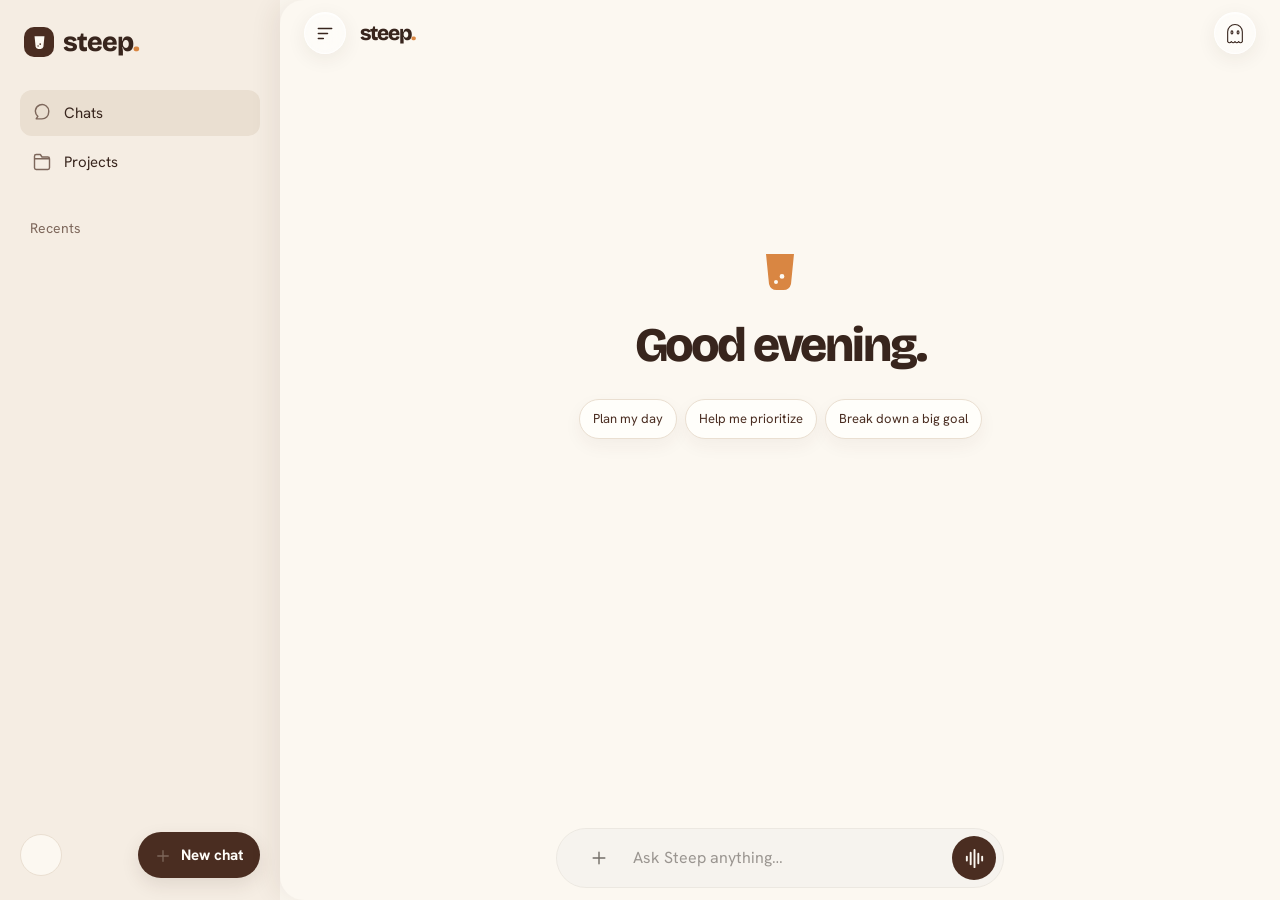
==== commit a2b8b1c6: "Load preview card assets in chat app Added stylesheet and script links for page styling and function" ====
--- a/app/index.html
+++ b/app/index.html
@@ -1,6 +1,8 @@
 <!doctype html>
 <html lang="en">
 <head>
+  <link rel="stylesheet" href="/css/page.css">
+  <script type="module" src="/js/page-view.js"></script>
   <meta charset="utf-8"><script>try{const t=localStorage.getItem('steep-theme-v1');document.documentElement.dataset.theme=['light','dark','system'].includes(t)?t:'system'}catch{document.documentElement.dataset.theme='system'}</script>
   <meta name="viewport" content="width=device-width, initial-scale=1">
   <title>Chat with Steep</title>
@@ -57,7 +59,7 @@
       </div>
       <div class="composer-wrap">
         <p id="error" class="error" role="alert" hidden></p>
-        <form id="composer" class="composer"><button id="attach-plus" class="attach-plus" type="button" aria-label="Add attachment"><svg viewBox="0 0 24 24" aria-hidden="true"><path d="M12 5v14M5 12h14"/></svg></button><input id="pick-file" type="file" hidden><div class="attach-entry"><label class="sr-only" for="prompt">Message Steep</label><div id="attach-chip" class="attach-chip" hidden></div><textarea id="prompt" rows="1" maxlength="12000" placeholder="Ask Steep anything…"></textarea></div><button id="send" type="submit" aria-label="Send message"><svg class="app-icon" viewBox="0 0 24 24" aria-hidden="true"><path d="M12 20V4M6 10l6-6 6 6"/></svg></button></form>
+        <form id="composer" class="composer"><button id="attach-plus" class="attach-plus" type="button" aria-label="Add attachment"><svg class="app-icon" viewBox="0 0 24 24" aria-hidden="true"><path d="M12 5v14M5 12h14"/></svg></button><input id="pick-file" type="file" hidden><div class="attach-entry"><label class="sr-only" for="prompt">Message Steep</label><div id="attach-chip" class="attach-chip" hidden></div><textarea id="prompt" rows="1" maxlength="12000" placeholder="Ask Steep anything…"></textarea></div><button id="send" type="submit" aria-label="Send message"><svg class="app-icon" viewBox="0 0 24 24" aria-hidden="true"><path d="M12 20V4M6 10l6-6 6 6"/></svg></button></form>
       </div>
     </main>
   </div>
--- a/css/page.css
+++ b/css/page.css
@@ -0,0 +1,13 @@
+/* Preview cards only: no document, drawer or sidebar overrides. */
+.page-card{box-sizing:border-box;display:grid;gap:.65rem;width:min(100%,26rem);min-width:0;margin:1rem 0;padding:1.15rem;border:1px solid #ded0c2;border-radius:18px;background:#fcf8f1;color:#38251d;box-shadow:0 4px 20px #38251d08}
+.page-card:empty{display:none}
+.page-card .page-label{font:700 .68rem/1.4 system-ui,sans-serif;text-transform:uppercase;letter-spacing:.12em;color:#795747}
+.page-card h3{margin:0;font:700 1.15rem/1.3 system-ui,sans-serif;overflow-wrap:anywhere}
+.page-card .page-link{font-size:.8rem;line-height:1.5;color:#78503a;text-decoration:underline;text-underline-offset:3px;overflow-wrap:anywhere}
+.page-card .page-note{margin:0;font-size:.76rem;line-height:1.5;color:#725d50}
+.page-card .page-open{justify-self:start;display:inline-flex;align-items:center;justify-content:center;box-sizing:border-box;min-height:44px;min-width:80px;padding:.65rem 1.1rem;border:1px solid #38251d;border-radius:999px;background:#38251d;color:#fcf8f1;font:600 .85rem/1.2 system-ui,sans-serif;text-decoration:none;cursor:pointer;transition:background .15s,transform .15s}
+.page-card .page-open:hover{background:#614131}
+.page-card .page-open:active{transform:scale(.97)}
+.page-card .page-open:disabled{opacity:.6;cursor:wait}
+.page-card a:focus-visible,.page-card button:focus-visible{outline:3px solid #b67c4a;outline-offset:4px}
+@media(prefers-reduced-motion:reduce){.page-card .page-open{transition:none}}
--- a/css/app.css
+++ b/css/app.css
@@ -1,2 +1,2 @@
-:root{--ink:#38251d;--muted:#7d675b;--cream:#fcf8f1;--paper:#fffefa;--amber:#d98642;--dark:#4a2d21;--line:#eadfd1;--pale:#f4e6d4}*{box-sizing:border-box}body{margin:0;background:var(--cream);color:var(--ink);font:15px/1.6 'Hanken Grotesk',sans-serif}button,textarea{font:inherit}button{cursor:pointer}a{color:inherit;text-decoration:none}.shell{display:flex;height:100vh;height:100dvh;overflow:hidden}.sidebar{width:260px;flex:none;background:var(--paper);border-right:1px solid var(--line);display:flex;flex-direction:column;padding:20px 16px}.side-top{display:flex;align-items:center;justify-content:space-between;padding:0 8px 20px}.brand,.top-brand{font:800 27px 'Bricolage Grotesque',sans-serif;letter-spacing:-1px}.brand span,.top-brand span{color:var(--amber)}.new-chat{background:var(--cream);border:1px solid var(--line);border-radius:999px;padding:12px;text-align:left;color:var(--dark);font-weight:700;box-shadow:0 7px 18px #4a2d2110}.new-chat span{margin-left:6px}.side-label{font-size:10px;letter-spacing:.14em;color:var(--muted);margin:30px 8px 12px}#conversations{overflow:auto;display:grid;gap:4px}#conversations button{border:0;border-radius:16px;background:transparent;text-align:left;color:var(--muted);padding:10px;overflow:hidden;text-overflow:ellipsis;white-space:nowrap}#conversations button.active,#conversations button:hover{background:var(--pale)}.side-foot{font-size:12px;color:var(--muted);margin:auto 8px 0}.workspace{min-width:0;flex:1;display:flex;flex-direction:column}.topbar{height:66px;flex:none;display:flex;align-items:center;gap:14px;padding:0 24px}.top-brand{font-size:21px}.topbar #connection{margin-left:auto;color:var(--muted);font-size:12px}.icon{border:0;background:transparent;color:var(--dark);font-size:22px;padding:5px}.mobile{display:none}.thread{flex:1;overflow-y:auto}.thread-inner{width:min(720px,100%);margin:auto;padding:30px 24px 20px}.empty{min-height:48vh;display:flex;flex-direction:column;justify-content:center;align-items:flex-start}.empty-mark,.avatar{display:grid;place-items:center;background:var(--dark);color:var(--cream);border-radius:16px;font:800 24px 'Bricolage Grotesque',sans-serif;width:48px;height:48px}.empty h1{font:800 clamp(32px,5vw,48px) 'Bricolage Grotesque',sans-serif;letter-spacing:-.045em;margin:22px 0 10px}.empty p{color:var(--muted);max-width:410px;margin:0}.examples{display:flex;flex-wrap:wrap;gap:8px;margin-top:25px}.examples button{background:var(--paper);border:1px solid var(--line);border-radius:999px;color:var(--dark);padding:9px 13px;font-size:13px;box-shadow:0 7px 18px #4a2d210d}.message{display:flex;gap:12px;margin:24px 0;align-items:flex-start}.message.user{justify-content:flex-end}.bubble{max-width:85%;overflow-wrap:anywhere;line-height:1.65}.user .bubble{background:#d28a50;color:white;border-radius:18px 18px 4px 18px;padding:12px 16px;white-space:pre-wrap}.assistant .bubble{background:#f2eae0;color:var(--ink);border-radius:18px 18px 18px 4px;padding:12px 16px;max-width:calc(100% - 45px)}.avatar{width:32px;height:32px;border-radius:50%;font-size:17px;flex:none}.bubble p{margin:0 0 .8em}.bubble p:last-child{margin-bottom:0}.bubble pre{overflow:auto;background:#312820;color:#fff7e9;border-radius:8px;padding:12px}.bubble code{font-family:monospace}.bubble ul,.bubble ol{padding-left:24px}.typing{color:var(--muted);font-style:italic}.composer-wrap{width:min(768px,100%);margin:0 auto;padding:8px 24px max(12px,env(safe-area-inset-bottom))}.composer{display:flex;align-items:flex-end;gap:8px;border:1px solid var(--line);border-radius:22px;background:var(--paper);padding:10px 10px 10px 16px;box-shadow:0 10px 30px #6f4a2e12}.composer:focus-within{border-color:var(--amber)}.composer textarea{flex:1;min-width:0;max-height:140px;resize:none;border:0;outline:0;background:transparent;padding:9px 0;color:var(--ink)}.composer button{border:0;background:var(--dark);color:white;border-radius:999px;width:38px;height:38px;font-size:22px}.composer button:disabled{opacity:.45}.disclaimer{text-align:center;color:var(--muted);font-size:11px;margin:8px 0 0}.error{color:#9e3f2f;font-size:13px;margin:0 0 8px}.sr-only{position:absolute;width:1px;height:1px;overflow:hidden;clip:rect(0,0,0,0)}.scrim[hidden]{display:none}@media(max-width:700px){.mobile{display:block}.sidebar{position:fixed;z-index:3;top:0;bottom:0;left:0;width:min(290px,85vw);transform:translateX(-100%);transition:transform .2s}.sidebar.open{transform:translateX(0)}.scrim{position:fixed;inset:0;z-index:2;border:0;background:#20150daa;width:100%;height:100%}.topbar{padding:0 16px}.thread-inner{padding:20px 18px}.composer-wrap{padding-left:14px;padding-right:14px}.bubble{max-width:90%}}@media(prefers-reduced-motion:reduce){.sidebar{transition:none}}
+:root{--ink:#38251d;--muted:#7d675b;--cream:#fcf8f1;--paper:#fffefa;--amber:#d98642;--dark:#4a2d21;--line:#eadfd1;--pale:#f4e6d4}*{box-sizing:border-box}body{margin:0;background:var(--cream);color:var(--ink);font:15px/1.6 'Hanken Grotesk',sans-serif}button,textarea{font:inherit}button{cursor:pointer}a{color:inherit;text-decoration:none}.shell{display:flex;height:100vh;height:100dvh;overflow:hidden}.sidebar{width:260px;flex:none;background:var(--paper);border-right:1px solid var(--line);display:flex;flex-direction:column;padding:20px 16px}.side-top{display:flex;align-items:center;justify-content:space-between;padding:0 8px 20px}.brand,.top-brand{font:800 27px 'Bricolage Grotesque',sans-serif;letter-spacing:-1px}.brand span,.top-brand span{color:var(--amber)}.new-chat{background:var(--cream);border:1px solid var(--line);border-radius:999px;padding:12px;text-align:left;color:var(--dark);font-weight:700;box-shadow:0 7px 18px #4a2d2110}.new-chat span{margin-left:6px}.side-label{font-size:10px;letter-spacing:.14em;color:var(--muted);margin:30px 8px 12px}#conversations{overflow:auto;display:grid;gap:4px}#conversations button{border:0;border-radius:16px;background:transparent;text-align:left;color:var(--muted);padding:10px;overflow:hidden;text-overflow:ellipsis;white-space:nowrap}#conversations button.active,#conversations button:hover{background:var(--pale)}.side-foot{font-size:12px;color:var(--muted);margin:auto 8px 0}.workspace{min-width:0;flex:1;display:flex;flex-direction:column}.topbar{height:66px;flex:none;display:flex;align-items:center;gap:14px;padding:0 24px}.top-brand{font-size:21px}.topbar #connection{margin-left:auto;color:var(--muted);font-size:12px}.icon{border:0;background:transparent;color:var(--dark);font-size:22px;padding:5px}.mobile{display:none}.thread{flex:1;overflow-y:auto}.thread-inner{width:min(720px,100%);margin:auto;padding:30px 24px 20px}.empty{min-height:48vh;display:flex;flex-direction:column;justify-content:center;align-items:flex-start}.empty-mark,.avatar{display:grid;place-items:center;background:var(--dark);color:var(--cream);border-radius:16px;font:800 24px 'Bricolage Grotesque',sans-serif;width:48px;height:48px}.empty h1{font:800 clamp(32px,5vw,48px) 'Bricolage Grotesque',sans-serif;letter-spacing:-.045em;margin:22px 0 10px}.empty p{color:var(--muted);max-width:410px;margin:0}.examples{display:flex;flex-wrap:wrap;gap:8px;margin-top:25px}.examples button{background:var(--paper);border:1px solid var(--line);border-radius:999px;color:var(--dark);padding:9px 13px;font-size:13px;box-shadow:0 7px 18px #4a2d210d}.message{display:flex;gap:12px;margin:24px 0;align-items:flex-start}.message.user{justify-content:flex-end}.bubble{max-width:85%;overflow-wrap:anywhere;line-height:1.65}.user .bubble{background:#d28a50;color:white;border-radius:18px 18px 4px 18px;padding:12px 16px;white-space:pre-wrap}.assistant .bubble{background:#f2eae0;color:var(--ink);border-radius:18px 18px 18px 4px;padding:12px 16px;max-width:calc(100% - 45px)}.avatar{width:32px;height:32px;border-radius:50%;font-size:17px;flex:none}.bubble p{margin:0 0 .8em}.bubble p:last-child{margin-bottom:0}.bubble pre{overflow:auto;background:#312820;color:#fff7e9;border-radius:8px;padding:12px}.bubble code{font-family:monospace}.bubble ul,.bubble ol{padding-left:24px}.typing{color:var(--muted);font-style:italic}.composer-wrap{width:min(768px,100%);margin:0 auto;padding:8px 24px max(12px,env(safe-area-inset-bottom))}.composer{display:flex;align-items:flex-end;gap:8px;border:1px solid var(--line);border-radius:22px;background:var(--paper);padding:10px 10px 10px 16px;box-shadow:0 10px 30px #6f4a2e12}.composer textarea{flex:1;min-width:0;max-height:140px;resize:none;border:0;outline:0;background:transparent;padding:9px 0;color:var(--ink)}.composer button{border:0;background:var(--dark);color:white;border-radius:999px;width:38px;height:38px;font-size:22px}.composer button:disabled{opacity:.45}.disclaimer{text-align:center;color:var(--muted);font-size:11px;margin:8px 0 0}.error{color:#9e3f2f;font-size:13px;margin:0 0 8px}.sr-only{position:absolute;width:1px;height:1px;overflow:hidden;clip:rect(0,0,0,0)}.scrim[hidden]{display:none}@media(max-width:700px){.mobile{display:block}.sidebar{position:fixed;z-index:3;top:0;bottom:0;left:0;width:min(290px,85vw);transform:translateX(-100%);transition:transform .2s}.sidebar.open{transform:translateX(0)}.scrim{position:fixed;inset:0;z-index:2;border:0;background:#20150daa;width:100%;height:100%}.topbar{padding:0 16px}.thread-inner{padding:20px 18px}.composer-wrap{padding-left:14px;padding-right:14px}.bubble{max-width:90%}}@media(prefers-reduced-motion:reduce){.sidebar{transition:none}}
 .app-icon{width:18px;height:18px;display:inline-block;vertical-align:middle;fill:none;stroke:currentColor;stroke-width:1.8;stroke-linecap:round;stroke-linejoin:round}#connection .app-icon{width:12px;height:12px}
--- a/css/sidebar.css
+++ b/css/sidebar.css
@@ -10,3 +10,12 @@
 #conversations button{display:flex;align-items:center;gap:12px}
 #conversations button .app-icon{width:20px;height:20px;flex:none;color:var(--muted)}
 #conversations button span{overflow:hidden;text-overflow:ellipsis;white-space:nowrap}
+
+/* Keep iOS long-press selection and callouts out of the sidebar only. */
+.sidebar,.sidebar *{-webkit-user-select:none;user-select:none;-webkit-touch-callout:none}
+/* Inline rename affects only the replaced recent-chat row. */
+#conversations .sidebar-rename{display:flex;flex-direction:column;gap:8px;flex:none;margin:3px 0;padding:10px;border:1px solid var(--line);border-radius:14px;background:color-mix(in srgb,var(--paper) 78%,transparent);color:var(--ink);-webkit-backdrop-filter:blur(24px);backdrop-filter:blur(24px)}
+#conversations .sidebar-rename input{box-sizing:border-box;width:100%;min-width:0;padding:10px;border:1px solid var(--line);border-radius:10px;background:var(--cream);color:var(--ink);font:16px 'Hanken Grotesk',sans-serif;-webkit-user-select:text;user-select:text;outline:none;box-shadow:none}
+#conversations .sidebar-rename input:focus,#conversations .sidebar-rename input:focus-visible{outline:none;box-shadow:none;border-color:var(--line)}
+.sidebar #conversations .sidebar-rename button{display:block;width:100%;margin:0;border:0;border-radius:10px;background:var(--ink);color:var(--cream);font:16px 'Hanken Grotesk',sans-serif;text-align:center;padding:10px 12px}
+.sidebar #conversations .sidebar-rename button:hover{background:var(--dark)}
--- a/css/image.css
+++ b/css/image.css
@@ -9,7 +9,7 @@
 .sg-ready .sg-dots:after,.sg-ready .sg-dots:before,.sg-error .sg-dots:after,.sg-error .sg-dots:before{animation:none;}
 .sg-error{cursor:pointer;}
 .sg-error .sg-status{white-space:normal;width:85%;text-align:center;}
-.sg-error:focus-visible{outline:2px solid #666666;outline-offset:2px;}
+.sg-card:not(.sg-ready){max-width:55%;}.sg-error:focus-visible{outline:none;}
 @keyframes sg-wave{from{-webkit-mask-position:100% 0;mask-position:100% 0;}to{-webkit-mask-position:0% 0;mask-position:0% 0;}}
 @keyframes sg-breathe{50%{opacity:.2;}}
 @media(prefers-reduced-motion:reduce){.sg-dots:after,.sg-dots:before{animation:none;}.sg-card img,.sg-dots{transition:none;}}
--- a/css/attach.css
+++ b/css/attach.css
@@ -1,6 +1,5 @@
 /* Compact composer attachments; no surrounding layout changes. */
 .composer{position:relative;}
-.composer:focus-within{border-color:#ece8e1;}
 .composer .attach-plus{display:grid;place-items:center;flex:none;width:44px;height:44px;padding:10px;border:0;background:none;color:#736e68;cursor:pointer;}
 .composer.voice-active .attach-entry,.composer.voice-active .attach-plus{display:none;}
 .attach-plus svg,.attach-file svg{width:20px;height:20px;fill:none;stroke:currentColor;stroke-width:1.7;stroke-linecap:round;stroke-linejoin:round;}
@@ -11,6 +10,16 @@
 .attach-chip img{width:32px;height:32px;object-fit:cover;border-radius:7px;}
 .attach-chip .attach-file{overflow:hidden;text-overflow:ellipsis;white-space:nowrap;}
 .attach-chip button{margin-left:auto;flex:none;border:0;background:none;color:#736e68;font:inherit;font-size:18px;width:28px;height:28px;cursor:pointer;}
-.attach-file{display:flex;align-items:center;gap:6px;overflow-wrap:anywhere;}
-.attach-preview{display:block;max-width:100%;width:180px;max-height:200px;object-fit:cover;border-radius:14px;margin:0 0 8px;}
+.attach-file{display:flex;align-items:center;gap:6px;overflow-wrap:anywhere;cursor:pointer;}
+.attach-preview{display:block;max-width:100%;width:180px;max-height:200px;object-fit:cover;border-radius:14px;margin:0 0 8px;cursor:zoom-in;}
 .bubble>.attach-file{font-size:13px;margin-bottom:6px;}
+/* View-only originals and received images. No drawer or page geometry changes. */
+.original-view{box-sizing:border-box;width:min(92vw,540px);max-height:90dvh;padding:24px;border:1px solid var(--line,#d9cfc0);border-radius:24px;background:var(--paper,#fffaf0);color:var(--ink,#352b22);box-shadow:0 18px 70px #0005;font-family:inherit;font-size:16px;line-height:1.5;overflow:auto;}
+.original-view::backdrop{background:#100b08aa;backdrop-filter:blur(14px);-webkit-backdrop-filter:blur(14px);}
+.original-view a{display:block;color:var(--accent,#ac743c);padding:12px 0;overflow-wrap:anywhere;}
+.original-close{position:relative;z-index:2;float:right;border:1px solid #bd9c6966;border-radius:99px;padding:10px 18px;background:#ad884c22;color:inherit;font:inherit;font-size:16px;cursor:pointer;}
+.original-image{width:100vw;height:100dvh;max-width:none;max-height:none;margin:0;padding:16px;border:0;border-radius:0;background:#17120ff5;color:#f5e9d8;overflow:hidden;}
+.original-image .original-close{position:absolute;right:16px;top:16px;background:#392a21de;}
+.original-stage{position:absolute;inset:64px 0 0;display:flex;align-items:center;justify-content:center;touch-action:none;overflow:hidden;}
+.original-stage img{display:block;max-width:100%;max-height:100%;object-fit:contain;user-select:none;transform-origin:center;}
+.original-view :focus{outline:none!important;box-shadow:none!important;}
--- a/css/app-ui.css
+++ b/css/app-ui.css
@@ -1,8 +1,8 @@
 /* App-only overrides. Landing never loads this stylesheet. */
 :where(input:not([type=checkbox]):not([type=radio]),textarea,select){font-size:16px!important}
 *:focus,*:focus-visible{outline:none!important;box-shadow:none!important}
-:is(input,textarea,select):focus{border-color:var(--line)!important}
-.composer:focus-within{border-color:var(--line)!important}
+:is(input,textarea,select),:is(input,textarea,select):focus{border-color:var(--line)!important}
+.composer,.composer:focus-within{border-color:var(--composer-line,#ece8e1)!important}
 .composer.request-active #send .send-wave,.composer.request-active #send .send-arrow{opacity:0;scale:.75}
 .composer.request-active #send .send-stop{opacity:1;scale:1;fill:currentColor;stroke:none}
 .row-pin{width:13px;height:13px;flex:none;margin-left:auto;fill:none;stroke:currentColor;stroke-width:1.7}
--- a/css/dark.css
+++ b/css/dark.css
@@ -1,8 +1,51 @@
-/* Warm app palette only; landing does not load this file. */
-:root[data-theme="dark"]{color-scheme:dark;--ink:#f5eadb;--muted:#c4ad98;--cream:#211913;--paper:#2b2019;--amber:#d98642;--dark:#eed8bd;--line:#544033;--pale:#443024;--assistant:#34271f;--control:#70492e;--glass:#30241dcc}
-@media(prefers-color-scheme:dark){:root[data-theme="system"]{color-scheme:dark;--ink:#f5eadb;--muted:#c4ad98;--cream:#211913;--paper:#2b2019;--amber:#d98642;--dark:#eed8bd;--line:#544033;--pale:#443024;--assistant:#34271f;--control:#70492e;--glass:#30241dcc}}
+/* Warm app palette only; landing does not load this file. Main panel shades intentionally unchanged. */
+:root[data-theme="dark"]{color-scheme:dark;--ink:#f5eadb;--muted:#c4ad98;--cream:#211913;--paper:#2b2019;--amber:#d98642;--dark:#eed8bd;--line:#544033;--pale:#443024;--assistant:#34271f;--control:#70492e;--glass:#30241dcc;--side-surface:#211913;--side-active:#443024;--composer-surface:#30241dcc;--composer-line:#85604480;--composer-text:#f4d5ad;--composer-hint:#d2ae87}
+@media(prefers-color-scheme:dark){:root[data-theme="system"]{color-scheme:dark;--ink:#f5eadb;--muted:#c4ad98;--cream:#211913;--paper:#2b2019;--amber:#d98642;--dark:#eed8bd;--line:#544033;--pale:#443024;--assistant:#34271f;--control:#70492e;--glass:#30241dcc;--side-surface:#211913;--side-active:#443024;--composer-surface:#30241dcc;--composer-line:#85604480;--composer-text:#f4d5ad;--composer-hint:#d2ae87}}
 :root[data-theme="light"]{color-scheme:light}
 .assistant .bubble{background:var(--assistant,#f2eae0)}
 .composer #send{background:var(--control,var(--dark))}
+.sidebar{background:var(--side-surface,#f5ede3);color:var(--ink)}
+.sidebar .brand-word,.sidebar .side-nav,.sidebar .project-selectors button,.sidebar #conversations button{color:var(--ink)}
+.sidebar .side-label,.sidebar .project-icon,.sidebar .app-icon{color:var(--muted)}
+.sidebar #conversations button.active,.sidebar #conversations button:hover,.sidebar .project-selectors button.active,.sidebar .project-selectors button:hover{background:var(--side-active,#eadfd1)}
+.composer,.composer:focus-within{background:var(--composer-surface,#f6f3ee);border-color:var(--composer-line,#ece8e1);backdrop-filter:blur(22px) saturate(135%);-webkit-backdrop-filter:blur(22px) saturate(135%);border-radius:30px;align-items:center;min-width:0}
+.composer textarea{color:var(--composer-text,var(--ink));background:transparent;min-height:38px}
+.composer textarea::placeholder{color:var(--composer-hint,#9a9590);opacity:1}
+.composer .attach-plus,.composer .attach-chip button{color:var(--composer-hint,#736e68)}
 :root[data-theme="dark"] .error,:root[data-theme="dark"] .voice-error{color:#f0ad91}
 @media(prefers-color-scheme:dark){:root[data-theme="system"] .error,:root[data-theme="system"] .voice-error{color:#f0ad91}}
+/* Contrast pairs: preserve the main page shades; replace hard-coded light panels. */
+:root[data-theme="dark"]{--auth-surface:radial-gradient(ellipse at 20% 15%,#36261b 0,transparent 60%),var(--cream);--sent-surface:#443024;--sent-ink:#f5eadb;--panel-glass:#30241de8;--panel-edge:#85604480;--button-surface:#70492e;--button-ink:#f5eadb;--danger-ink:#f0ad91;--minor-ink:#c4ad98;--field-shadow:none;--on-amber:#24180f}
+@media(prefers-color-scheme:dark){:root[data-theme="system"]{--auth-surface:radial-gradient(ellipse at 20% 15%,#36261b 0,transparent 60%),var(--cream);--sent-surface:#443024;--sent-ink:#f5eadb;--panel-glass:#30241de8;--panel-edge:#85604480;--button-surface:#70492e;--button-ink:#f5eadb;--danger-ink:#f0ad91;--minor-ink:#c4ad98;--field-shadow:none;--on-amber:#24180f}}
+:root[data-theme] .message.user>.bubble{background:var(--sent-surface,#eceae6);color:var(--sent-ink,var(--ink))}
+:root[data-theme] .auth-view{background:var(--auth-surface,radial-gradient(ellipse at 20% 15%,#fffefa 0,transparent 60%),radial-gradient(ellipse at 85% 85%,#d9864212 0,transparent 55%),var(--cream))}
+:root[data-theme] .auth-email-pill{background:var(--paper);border-color:var(--panel-edge,#eadfd1b3);box-shadow:var(--field-shadow,inset 0 1px 0 #fff,0 8px 30px #4a2d2109)}
+:root[data-theme] .auth-view input.auth-digit,:root[data-theme] .auth-view input.auth-digit:is(:focus,:focus-visible,:active){border-color:var(--panel-edge,#d8c5b2)!important;box-shadow:var(--field-shadow,inset 0 1px 0 #fff,0 5px 16px #4a2d2107)!important;color:var(--ink)}
+:root[data-theme] .auth-continue,:root[data-theme] .auth-verify{color:var(--on-amber,var(--cream));border-color:var(--panel-edge,#ffffff55);box-shadow:var(--field-shadow,inset 0 1px 1px #ffffff55,0 5px 18px #4a2d2110)}
+:root[data-theme] .brand .brand-mark,:root[data-theme] .auth-brand .brand-mark{background:var(--button-surface,var(--dark));color:var(--button-ink,var(--cream))}
+:root[data-theme] .new-chat,:root[data-theme] .project-sheet .project-primary{background:var(--button-surface,var(--dark));color:var(--button-ink,var(--paper))}
+:root[data-theme] .new-chat:hover{background:var(--button-surface,#704531);color:var(--button-ink,var(--paper))}
+:root[data-theme] .composer #send{color:var(--button-ink,var(--cream))}
+:root[data-theme] .composer.voice-recording #send{background:var(--button-surface,#f3e2c9);color:var(--button-ink,#ae702b)}
+:root[data-theme] .topbar .chat-actions{background:var(--panel-glass,rgba(255,255,255,.55));border-color:var(--panel-edge,rgba(255,255,255,.8));box-shadow:var(--field-shadow,0 5px 20px rgba(56,37,29,.07),inset 0 1px 0 rgba(255,255,255,.6))}
+:root[data-theme] .topbar.ghost-mode .chat-actions{background:#1c1512;border-color:#1c1512}
+:root[data-theme] .topbar.ghost-mode #ghost-chat{color:#f5eadb}
+:root[data-theme] .chat-options{background:var(--panel-glass,rgba(250,247,240,.96));border-color:var(--panel-edge,rgba(255,255,255,.8));color:var(--ink)}
+:root[data-theme] .attach-chip{border-color:var(--panel-edge,#e4dcd0)}
+:root[data-theme] .response-actions button{color:var(--minor-ink,#8a7b70)}
+:root[data-theme] #auth-error,:root[data-theme] .project-sheet .project-danger,:root[data-theme] #confirm-clear{color:var(--danger-ink,#9e3f2f)}
+:root[data-theme] .context-menu .context-danger{color:var(--danger-ink,#b33e32)}
+:root[data-theme] .chat-options .delete-chat{color:var(--danger-ink,#b5473b)}
+:root[data-theme] .original-view a{color:var(--composer-text,#ac743c)}
+:root[data-theme="dark"] .topbar #open-menu{background:var(--panel-glass,rgba(255,255,255,.55))}
+:root[data-theme="dark"] .topbar #open-menu{width:42px;height:42px;border-radius:50%;background:var(--panel-glass,rgba(255,255,255,.55));border:1px solid var(--composer-line,#ece8e1);box-shadow:var(--field-shadow,0 5px 20px rgba(56,37,29,.07));-webkit-backdrop-filter:blur(16px) saturate(1.15);backdrop-filter:blur(16px) saturate(1.15);color:#f5eadb}
+:root[data-theme="dark"] .topbar .chat-actions.has-messages{background:var(--panel-glass,rgba(255,255,255,.55));border:1px solid var(--composer-line,#ece8e1);box-shadow:var(--field-shadow,0 5px 20px rgba(56,37,29,.07));-webkit-backdrop-filter:blur(16px) saturate(1.15);backdrop-filter:blur(16px) saturate(1.15)}
+:root[data-theme="dark"] .topbar .chat-pill{gap:0}
+:root[data-theme="dark"] .topbar .chat-pill>button{color:#f5eadb}
+@media(prefers-color-scheme:dark){
+:root[data-theme="system"] .topbar #open-menu{background:var(--panel-glass,rgba(255,255,255,.55))}
+:root[data-theme="system"] .topbar #open-menu{width:42px;height:42px;border-radius:50%;background:var(--panel-glass,rgba(255,255,255,.55));border:1px solid var(--composer-line,#ece8e1);box-shadow:var(--field-shadow,0 5px 20px rgba(56,37,29,.07));-webkit-backdrop-filter:blur(16px) saturate(1.15);backdrop-filter:blur(16px) saturate(1.15);color:#f5eadb}
+:root[data-theme="system"] .topbar .chat-actions.has-messages{background:var(--panel-glass,rgba(255,255,255,.55));border:1px solid var(--composer-line,#ece8e1);box-shadow:var(--field-shadow,0 5px 20px rgba(56,37,29,.07));-webkit-backdrop-filter:blur(16px) saturate(1.15);backdrop-filter:blur(16px) saturate(1.15)}
+:root[data-theme="system"] .topbar .chat-pill{gap:0}
+:root[data-theme="system"] .topbar .chat-pill>button{color:#f5eadb}
+}
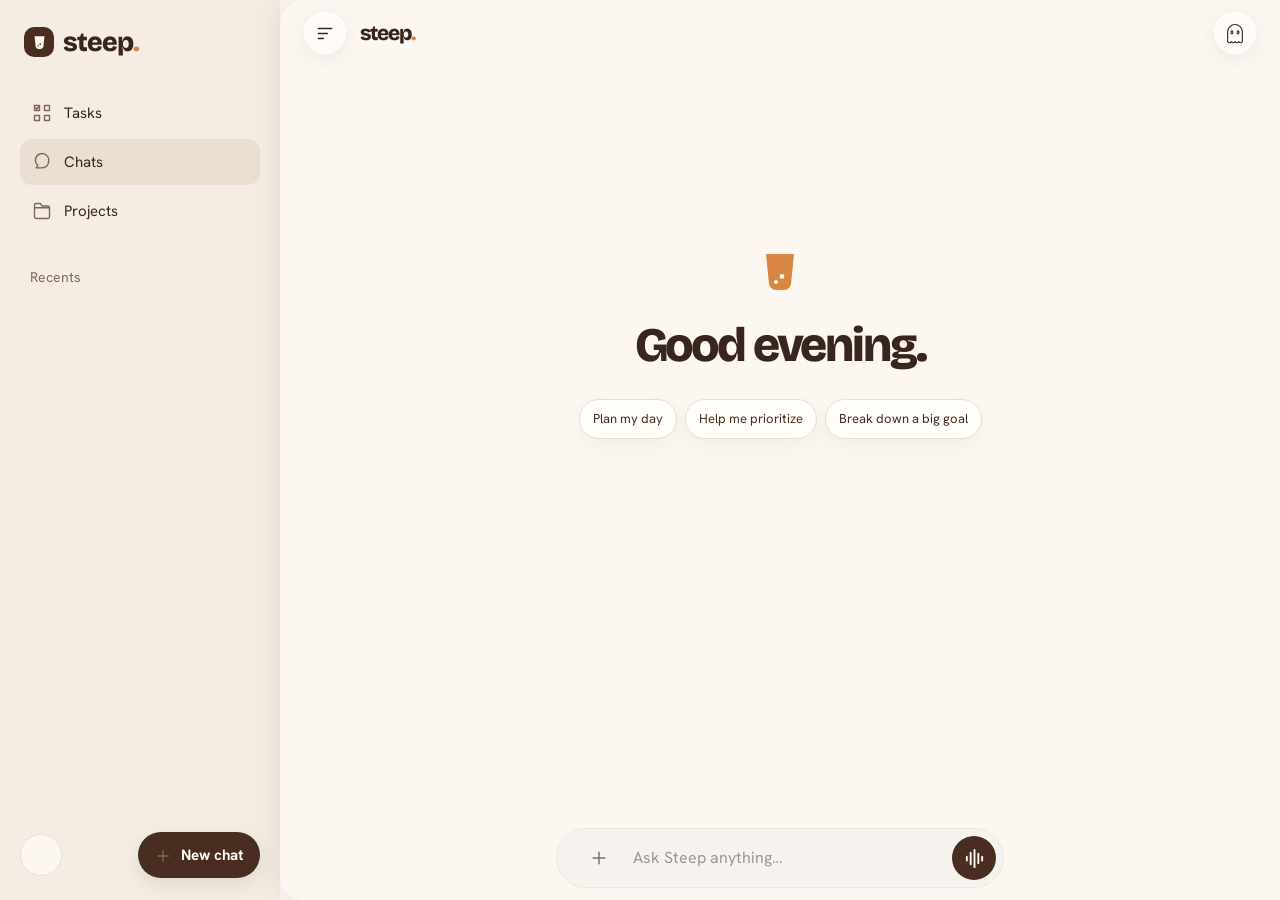
==== commit 4c4c2b36: "Build Steep task card system" ====
--- a/app/index.html
+++ b/app/index.html
@@ -15,7 +15,7 @@
   <script type="module" src="/js/app.js"></script>
   <script type="module" src="/js/voice.js"></script>
   <script type="module" src="/js/composer.js"></script>
-  <link rel="stylesheet" href="/css/attach.css"><link rel="stylesheet" href="/css/projects.css"><link rel="stylesheet" href="/css/app-ui.css"><link rel="stylesheet" href="/css/dark.css"><script type="module" src="/js/theme.js"></script><script type="module" src="/js/notices.js"></script></head>
+  <link rel="stylesheet" href="/css/attach.css"><link rel="stylesheet" href="/css/projects.css"><link rel="stylesheet" href="/css/app-ui.css"><link rel="stylesheet" href="/css/dark.css"><script type="module" src="/js/theme.js"></script><script type="module" src="/js/notices.js"></script><link rel="stylesheet" href="/css/cards.css"></head>
 <body>
   <main id="auth-view" class="auth-view" aria-label="Sign in to Steep" hidden>
     <section class="auth-card">
@@ -59,7 +59,7 @@
       </div>
       <div class="composer-wrap">
         <p id="error" class="error" role="alert" hidden></p>
-        <form id="composer" class="composer"><button id="attach-plus" class="attach-plus" type="button" aria-label="Add attachment"><svg class="app-icon" viewBox="0 0 24 24" aria-hidden="true"><path d="M12 5v14M5 12h14"/></svg></button><input id="pick-file" type="file" hidden><div class="attach-entry"><label class="sr-only" for="prompt">Message Steep</label><div id="attach-chip" class="attach-chip" hidden></div><textarea id="prompt" rows="1" maxlength="12000" placeholder="Ask Steep anything…"></textarea></div><button id="send" type="submit" aria-label="Send message"><svg class="app-icon" viewBox="0 0 24 24" aria-hidden="true"><path d="M12 20V4M6 10l6-6 6 6"/></svg></button></form>
+        <form id="composer" class="composer"><button id="attach-plus" class="attach-plus" type="button" aria-label="Add attachment"><svg viewBox="0 0 24 24" aria-hidden="true"><path d="M12 5v14M5 12h14"/></svg></button><input id="pick-file" type="file" hidden><div class="attach-entry"><label class="sr-only" for="prompt">Message Steep</label><div id="attach-chip" class="attach-chip" hidden></div><textarea id="prompt" rows="1" maxlength="12000" placeholder="Ask Steep anything…"></textarea></div><button id="send" type="submit" aria-label="Send message"><svg class="app-icon" viewBox="0 0 24 24" aria-hidden="true"><path d="M12 20V4M6 10l6-6 6 6"/></svg></button></form>
       </div>
     </main>
   </div>
--- a/css/page.css
+++ b/css/page.css
@@ -1,13 +1,13 @@
 /* Preview cards only: no document, drawer or sidebar overrides. */
-.page-card{box-sizing:border-box;display:grid;gap:.65rem;width:min(100%,26rem);min-width:0;margin:1rem 0;padding:1.15rem;border:1px solid #ded0c2;border-radius:18px;background:#fcf8f1;color:#38251d;box-shadow:0 4px 20px #38251d08}
+.page-card{display:grid;box-sizing:border-box;gap:.65rem;width:min(100%,26rem);min-width:0;margin:1rem 0;padding:1.15rem;border:1px solid var(--panel-edge,var(--line));border-radius:18px;background:var(--glass,var(--cream));color:var(--ink);box-shadow:0 4px 20px color-mix(in srgb,var(--ink) 3%,transparent);font-size:16px;line-height:1.5;overflow-wrap:anywhere;-webkit-backdrop-filter:blur(22px);backdrop-filter:blur(22px)}
 .page-card:empty{display:none}
-.page-card .page-label{font:700 .68rem/1.4 system-ui,sans-serif;text-transform:uppercase;letter-spacing:.12em;color:#795747}
+.page-card .page-label{font:700 16px/1.4 system-ui,sans-serif;text-transform:uppercase;letter-spacing:.04em;color:var(--muted)}
 .page-card h3{margin:0;font:700 1.15rem/1.3 system-ui,sans-serif;overflow-wrap:anywhere}
-.page-card .page-link{font-size:.8rem;line-height:1.5;color:#78503a;text-decoration:underline;text-underline-offset:3px;overflow-wrap:anywhere}
-.page-card .page-note{margin:0;font-size:.76rem;line-height:1.5;color:#725d50}
-.page-card .page-open{justify-self:start;display:inline-flex;align-items:center;justify-content:center;box-sizing:border-box;min-height:44px;min-width:80px;padding:.65rem 1.1rem;border:1px solid #38251d;border-radius:999px;background:#38251d;color:#fcf8f1;font:600 .85rem/1.2 system-ui,sans-serif;text-decoration:none;cursor:pointer;transition:background .15s,transform .15s}
-.page-card .page-open:hover{background:#614131}
+.page-card .page-link{font-size:16px;line-height:1.5;color:var(--ink);text-decoration:underline;text-underline-offset:3px;overflow-wrap:anywhere}
+.page-card .page-note{margin:0;font-size:16px;line-height:1.5;color:var(--muted)}
+.page-card .page-open{justify-self:start;display:inline-flex;align-items:center;justify-content:center;min-width:80px;box-sizing:border-box;min-height:44px;padding:.65rem 1.1rem;border:1px solid var(--panel-edge,var(--ink));border-radius:999px;background:var(--button-surface,var(--ink));color:var(--button-ink,var(--cream));font:600 16px/1.2 system-ui,sans-serif;text-decoration:none;cursor:pointer;outline:none;box-shadow:none;transition:background .15s,transform .15s}
+.page-card .page-open:hover{background:var(--control,var(--dark));color:var(--button-ink,var(--cream))}
 .page-card .page-open:active{transform:scale(.97)}
 .page-card .page-open:disabled{opacity:.6;cursor:wait}
-.page-card a:focus-visible,.page-card button:focus-visible{outline:3px solid #b67c4a;outline-offset:4px}
+.page-card a:focus,.page-card button:focus,.page-card a:focus-visible,.page-card button:focus-visible{outline:none;box-shadow:none}
 @media(prefers-reduced-motion:reduce){.page-card .page-open{transition:none}}
--- a/css/sidebar.css
+++ b/css/sidebar.css
@@ -19,3 +19,10 @@
 #conversations .sidebar-rename input:focus,#conversations .sidebar-rename input:focus-visible{outline:none;box-shadow:none;border-color:var(--line)}
 .sidebar #conversations .sidebar-rename button{display:block;width:100%;margin:0;border:0;border-radius:10px;background:var(--ink);color:var(--cream);font:16px 'Hanken Grotesk',sans-serif;text-align:center;padding:10px 12px}
 .sidebar #conversations .sidebar-rename button:hover{background:var(--dark)}
+
+/* Recents and Projects reuse #conversations on their respective tabs. Only this
+   middle region scrolls; its flex children must never shrink to fit long lists. */
+.sidebar{min-height:0;overflow:hidden}
+.sidebar>.side-top,.sidebar>.side-nav,.sidebar>.project-selectors,.sidebar>.side-label,.sidebar>.side-bottom{flex-shrink:0}
+.sidebar>#conversations{flex:1 1 0;min-height:0;overflow-x:hidden;overflow-y:auto;overscroll-behavior-y:contain;-webkit-overflow-scrolling:touch}
+.sidebar>#conversations>*{flex-shrink:0}
--- a/css/cards.css
+++ b/css/cards.css
@@ -0,0 +1,20 @@
+/* Task presentation only. Header, drawer, navigation and banners are protected. */
+.steep-card,.task-row{--card-bg:#fffefa;--card-text:#38251d;--card-sub:#7d675b;--card-edge:#eadfd1;--card-soft:#f4e6d4}
+:root[data-theme=dark] :is(.steep-card,.task-row){--card-bg:#31251f;--card-text:#fcf8f1;--card-sub:#c8b09b;--card-edge:#584234;--card-soft:#423024}
+@media(prefers-color-scheme:dark){:root[data-theme=system] :is(.steep-card,.task-row){--card-bg:#31251f;--card-text:#fcf8f1;--card-sub:#c8b09b;--card-edge:#584234;--card-soft:#423024}}
+.assistant .bubble.has-task-card{background:transparent;padding:0;min-width:0;width:100%;font-size:16px;font-style:normal}
+.steep-card{box-sizing:border-box;width:100%;min-width:0;margin:0 0 12px;padding:20px;border:1px solid var(--card-edge);border-radius:19px;background:var(--card-bg);color:var(--card-text);box-shadow:0 13px 35px #130c0712;font-size:16px;line-height:1.55;overflow-wrap:anywhere}
+.steep-card-top{display:flex;align-items:center;justify-content:space-between;gap:9px;margin-bottom:13px;flex-wrap:wrap}
+.steep-card-kind{font-size:10px;letter-spacing:1.5px;text-transform:uppercase;color:var(--card-sub)}
+.steep-card h3{font-size:18px;font-weight:570;line-height:1.4;letter-spacing:-.3px;margin:0 0 8px}
+.steep-chip{display:inline-flex;align-items:center;gap:6px;width:max-content;max-width:100%;font-size:11px;line-height:1.5;letter-spacing:.3px;padding:4px 9px;border:1px solid var(--card-edge);border-radius:30px;background:var(--card-soft);color:var(--card-sub);white-space:normal}
+.steep-chip:before{content:'';width:6px;height:6px;flex:none;border-radius:50%;background:#d98642}
+.steep-chip.done:before,.steep-chip.upcoming:before{background:#98b68d}.steep-chip.overdue:before,.steep-chip.blocked:before{background:#d5947f}
+.steep-card--working{border-color:#98613b;background:radial-gradient(ellipse at top left,#d9864210,transparent 70%),var(--card-bg)}
+.steep-card--waiting{border-color:#9c744b;box-shadow:0 0 0 4px #d9864207}.steep-card--blocked{border-left:3px solid #b67d68}.steep-card--cancelled{opacity:.65}.steep-card--cancelled h3{text-decoration:line-through}
+.steep-card-steps{padding-left:20px;color:var(--card-sub);font-size:14px}.steep-card details{border-top:1px solid var(--card-edge);margin-top:14px;padding-top:12px;color:var(--card-sub);font-size:14px}.steep-card summary{cursor:pointer;min-height:44px}
+.steep-card-rows{list-style:none!important;margin:12px 0!important;padding:0!important}.steep-card-rows li{display:flex;flex-wrap:wrap;align-items:center;justify-content:space-between;gap:8px;padding:12px 0;border-top:1px solid var(--card-edge)}.steep-card-rows li>span:first-child{flex:1;min-width:0}.steep-card-rows small{flex-basis:100%;color:var(--card-sub)}
+.steep-task-actions{margin-top:14px;display:flex;flex-wrap:wrap;gap:8px}.steep-task-actions>strong,.steep-task-actions>small,.steep-task-actions>span{width:100%}.steep-task-actions small{color:var(--card-sub)}
+.steep-task-actions button{font:inherit;min-height:44px;border:1px solid var(--card-edge);border-radius:12px;padding:10px 14px;background:var(--card-soft);color:var(--card-text);cursor:pointer}.steep-task-actions button:disabled{opacity:.5}
+.tasks-view .task-row{background:var(--card-bg);border:1px solid var(--card-edge);color:var(--card-text);border-radius:16px;padding:13px;margin-top:11px;font-size:16px}.task-row>.steep-row-chips{display:flex;flex-wrap:wrap;gap:6px;margin-bottom:5px}
+@media(max-width:480px){.steep-card{padding:16px}.steep-card-top{gap:7px}.steep-card-result{min-width:0}}
